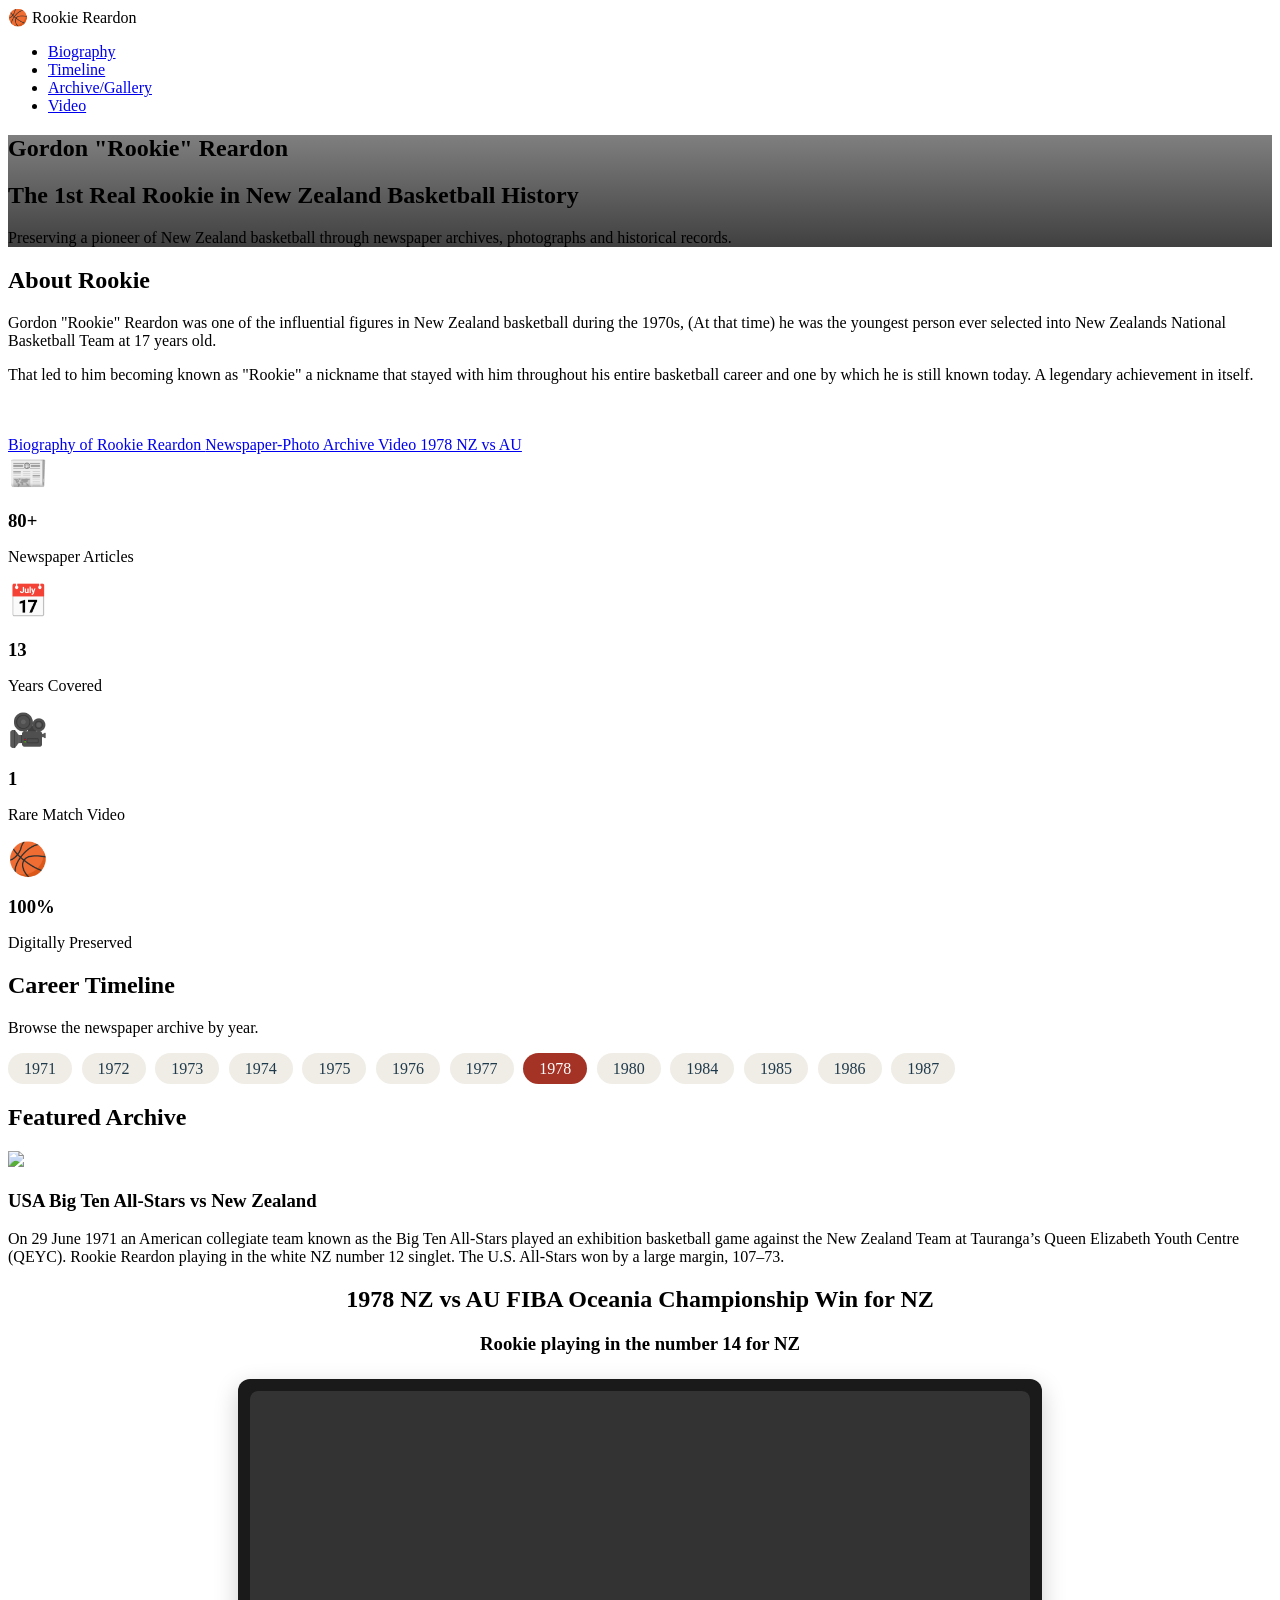
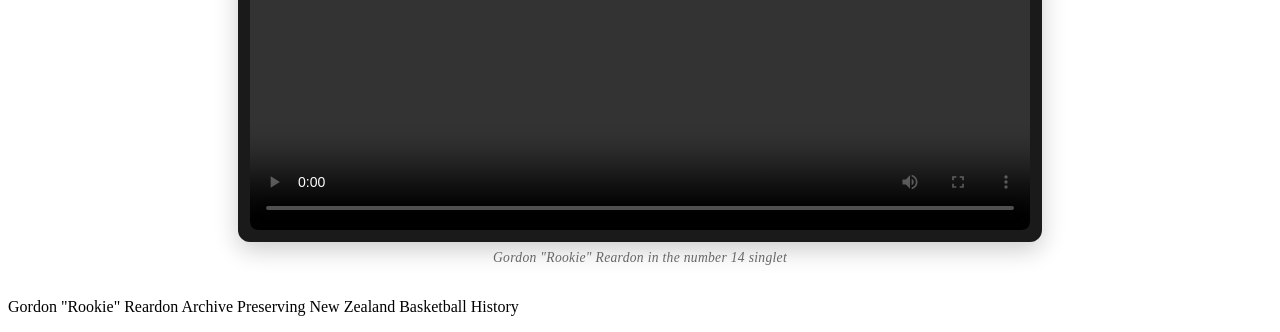
==== index.html @ 40d76288 "Update index.html" ====
<!DOCTYPE html>
<html lang="en">

<head>

    <meta charset="UTF-8">
	
    <meta name="viewport" content="width=device-width, initial-scale=1.0">
	
	<base href="/gordon-rookie-reardon/">
    
	<title>Gordon "Rookie" Reardon | The 1st Rookie in New Zealand Basketball History</title>
	
    <meta name="description"
        content="Digital archive documenting the basketball career of Gordon 'Rookie' Reardon.">

    <link rel="stylesheet" href="assets/css/style.css">

    <link rel="preconnect" href="https://fonts.googleapis.com">

    <link rel="preconnect" href="https://fonts.gstatic.com" crossorigin>

    <link href="https://fonts.googleapis.com/css2?family=Oswald:wght@400;600&family=Inter:wght@300;400;600;700&display=swap"
        rel="stylesheet">

    <style>
        /* ---- Video sizing fix (inline so it works even if style.css is missing) ---- */
        #video {
            padding-bottom: 1rem;
        }

        .video-wrap {
            max-width: 780px;
            margin: 1.5rem auto 0;
            background: #1a1a1a;
            border-radius: 12px;
            padding: 0.75rem;
            box-shadow: 0 8px 24px rgba(0, 0, 0, 0.2);
        }

        .video-wrap video {
            display: block;
            width: 100%;
            height: auto;
            border-radius: 8px;
            background: #0a0a0a;
            aspect-ratio: 16 / 9;
            object-fit: cover;
        }

        .video-caption {
            text-align: center;
            font-size: 0.85rem;
            color: #666;
            margin-top: 0.5rem;
            font-style: italic;
            letter-spacing: 0.3px;
        }

        /* small screen tweaks */
        @media (max-width: 600px) {
            .video-wrap {
                padding: 0.4rem;
                margin-left: 0;
                margin-right: 0;
            }
        }

        /* fix for duplicate stats icons — keep both styles clean */
        .stats .stat .icon {
            font-size: 2rem;
            display: block;
            margin-bottom: 0.25rem;
        }
        .stats .stat h3 {
            margin-bottom: 0.1rem;
        }
        /* ensure archive-card layout doesn't break */
        .archive-card {
            background: #f8f6f1;
            border-radius: 10px;
            overflow: hidden;
            box-shadow: 0 2px 8px rgba(0,0,0,0.06);
        }
        .archive-card img {
            width: 100%;
            display: block;
        }
        .archive-body {
            padding: 1rem;
        }
        .archive-date {
            font-weight: 600;
            color: #a43326;
            margin-bottom: 0.3rem;
        }
        .archive-text {
            margin: 0.5rem 0;
            font-size: 0.95rem;
        }
        .archive-tags span {
            display: inline-block;
            background: #e8e3da;
            padding: 0.1rem 0.7rem;
            border-radius: 20px;
            font-size: 0.75rem;
            margin-right: 0.3rem;
            margin-bottom: 0.3rem;
            color: #2c3e50;
        }
        .archive-button {
            display: inline-block;
            margin-top: 0.6rem;
            background: #1f3a4b;
            color: white;
            padding: 0.3rem 1.2rem;
            border-radius: 30px;
            text-decoration: none;
            font-size: 0.85rem;
            transition: background 0.15s;
        }
        .archive-button:hover {
            background: #a43326;
        }
        .year-grid {
            display: flex;
            flex-wrap: wrap;
            gap: 0.6rem;
            margin: 1rem 0;
        }
        .year-grid a {
            background: #f0ede7;
            padding: 0.4rem 1rem;
            border-radius: 30px;
            text-decoration: none;
            color: #1f3a4b;
            font-weight: 500;
            transition: background 0.15s;
        }
        .year-grid a:hover,
        .year-grid a.active {
            background: #a43326;
            color: white;
        }
    </style>

</head>

<body>

    <!-- Navigation -->

    <header>

        <nav class="navbar">

            <div class="logo">

                🏀 Rookie Reardon

            </div>

            <ul>

                <li><a href="biography.html">Biography</a></li>

                <li><a href="#timeline">Timeline</a></li>

				<li><a href="gallery.html">Archive/Gallery</a></li>

                <li><a href="#video">Video</a></li>

            </ul>

        </nav>

    </header>

    <!-- Hero -->

    <section class="hero" style="background-image: linear-gradient(rgba(0,0,0,0.50), rgba(0,0,0,0.75)), url('assets/images/hero.jpg');">

        <div class="overlay">

            <h1>

                Gordon 
				"Rookie" 
				Reardon

            </h1>

            <h2>

                The 1st Real Rookie in
				New Zealand Basketball History

            </h2>

            <p>

                Preserving a pioneer of New Zealand basketball through
                newspaper archives, photographs and historical records.

            </p>

        </div>

    </section>

    <!-- Biography -->

    <section id="biography" class="content">

        <h2>About Rookie</h2>

        <div class="card">

            <p>

                Gordon "Rookie" Reardon was one of the influential figures
                in New Zealand basketball during the 1970s, (At that time) 
				he was the youngest person ever selected into New Zealands 
				National Basketball Team at 17 years old. 

            </p>

            <p>

                That led to him becoming known as "Rookie" a nickname 
				that stayed with him throughout his entire basketball 
				career and one by which he is still known today. 
				A legendary achievement in itself.  
				 

            </p>

			<br><br>

			<a class="button" href="biography.html">

                Biography of Rookie Reardon

            </a>

			<a class="button" href="#timeline">

                Newspaper-Photo Archive

            </a>

			<a class="button" href="#video">

                Video 1978 NZ vs AU

            </a>

        </div>

    </section>

    <!-- Statistics -->

	<section class="stats">
	    <div class="stat" href="gallery.html">
        	<div class="icon">📰</div>
        	<h3>80+</h3>
        	<p>Newspaper Articles</p>
    	</div>
    
    	<div class="stat" href="#timeline">
        	<div class="icon">📅</div>
        	<h3>13</h3>
        	<p>Years Covered</p>
    	</div>
    
    	<div class="stat" href="#video">
        	<div class="icon">🎥</div>
        	<h3>1</h3>
        	<p>Rare Match Video</p>
    	</div>
    
    	<div class="stat" href="index.html">
        	<div class="icon">🏀</div>
        	<h3>100%</h3>
        	<p>Digitally Preserved</p>
    	</div>
	</section>

    <!-- Timeline -->

    <section id="timeline" class="content">

        <h2>Career Timeline</h2>

        <p>

            Browse the newspaper archive by year.

        </p>

		<div class="year-grid">
  			<a href="timeline.html?year=1971">1971</a>
  			<a href="timeline.html?year=1972">1972</a>
  			<a href="timeline.html?year=1973">1973</a>
  			<a href="timeline.html?year=1974">1974</a>
  			<a href="timeline.html?year=1975">1975</a>
  			<a href="timeline.html?year=1976">1976</a>
  			<a href="timeline.html?year=1977">1977</a>
  			<a href="timeline.html?year=1978" class="active">1978</a>
 			<a href="timeline.html?year=1980">1980</a>
  			<a href="timeline.html?year=1984">1984</a>
  			<a href="timeline.html?year=1985">1985</a>
 			<a href="timeline.html?year=1986">1986</a>
 			<a href="timeline.html?year=1987">1987</a>
		</div>

    </section>

    <!-- Featured Article -->

    <section id="archive" class="content">

        <h2>Featured Archive</h2>

        <div class="feature">

            <img src="assets/images/years/1971/Rookie1971June29.png">

            <div>

                <h3>

                    USA Big Ten All-Stars vs New Zealand

                </h3>

                <p>

                    On 29 June 1971 an American collegiate team known as 
					the Big Ten All-Stars played an exhibition basketball 
					game against the New Zealand Team at Tauranga’s Queen 
					Elizabeth Youth Centre (QEYC). Rookie Reardon playing 
					in the white NZ number 12 singlet. 
					The U.S. All-Stars won by a large margin, 107–73.

                </p>


            </div>

        </div>

    </section>

	    <!-- ====== FEATURED VIDEO (fixed: nicely sized) ====== -->
    <section id="video" class="content">

        <div align="center">
		<h2>1978 NZ vs AU FIBA Oceania Championship Win for NZ</h2>
		<h3>Rookie playing in the number 14 for NZ</h3>
		
		</div>
		<div class="video-wrap">
            <video controls preload="metadata">
                <source src="assets/video/Nz%20Vs%20Australia%20Basketball%201978.mp4" type="video/mp4">
                Your browser does not support the video tag.
            </video>
        </div>
        <div class="video-caption">Gordon "Rookie" Reardon in the number 14 singlet</div>

    </section>

    <!-- Footer -->

    <footer>

		<div class="quote">
		<p>
			Gordon "Rookie" Reardon Archive
			Preserving New Zealand Basketball History
		</p>

    </footer>

</body>

</html>
---- assets/css/style.css ----
/* ==========================================================
   Gordon "ROOKIE" Reardon
   New Zealand Basketball History
   style.css
   FIXED VERSION
========================================================== */

/* ---------- Google Fonts ---------- */
@import url('https://fonts.googleapis.com/css2?family=Inter:wght@300;400;500;600;700&family=Oswald:wght@400;500;600;700&display=swap');

/* ---------- Variables ---------- */
:root {
    --background: #0f1115;
    --background2: #171b22;
    --card: #1f2530;
    --text: #f5f5f5;
    --text2: #b8c1cc;
    --gold: #d4af37;
    --gold2: #f2d46b;
    --accent: #3b82f6;
    --border: #2c3645;
    --shadow: 0 12px 40px rgba(0, 0, 0, 0.45);
    --radius: 16px;
    --max-width: 1400px;
    --transition: 0.30s ease;
}

/* ---------- Reset ---------- */
* {
    margin: 0;
    padding: 0;
    box-sizing: border-box;
}

html {
    scroll-behavior: smooth;
}

body {
    background: var(--background);
    color: var(--text);
    font-family: "Inter", sans-serif;
    line-height: 1.7;
    overflow-x: hidden;
}

/* ---------- Scrollbar ---------- */
::-webkit-scrollbar {
    width: 12px;
}

::-webkit-scrollbar-track {
    background: #111;
}

::-webkit-scrollbar-thumb {
    background: var(--gold);
    border-radius: 50px;
}

::-webkit-scrollbar-thumb:hover {
    background: var(--gold2);
}

/* ---------- Links ---------- */
a {
    color: inherit;
    text-decoration: none;
    transition: var(--transition);
}

/* ---------- Images ---------- */
img {
    max-width: 100%;
    display: block;
}

/* ---------- Sections ---------- */
section {
    padding: 90px 40px;
}

.content {
    max-width: var(--max-width);
    margin: auto;
}

/* ==========================================================
   NAVIGATION
========================================================== */
header {
    position: fixed;
    top: 0;
    width: 100%;
    z-index: 9999;
    background: rgba(15, 17, 21, 0.88);
    backdrop-filter: blur(18px);
    -webkit-backdrop-filter: blur(18px); /* Added for Safari */
    border-bottom: 1px solid rgba(255, 255, 255, 0.05);
}

.navbar {
    max-width: var(--max-width);
    margin: auto;
    display: flex;
    justify-content: space-between;
    align-items: center;
    padding: 18px 40px;
}

.logo {
    font-family: "Oswald", sans-serif;
    font-size: 34px;
    color: var(--gold);
    letter-spacing: 1px;
}

.navbar ul {
    display: flex;
    gap: 35px;
    list-style: none;
}

.navbar li {
    font-weight: 600;
}

.navbar a {
    position: relative;
}

.navbar a::after {
    content: "";
    position: absolute;
    left: 0;
    bottom: -6px;
    width: 0;
    height: 2px;
    background: var(--gold);
    transition: 0.3s;
}

.navbar a:hover::after {
    width: 100%;
}

.navbar a:hover {
    color: var(--gold);
}

/* ==========================================================
   HERO - FIXED & IMPROVED
========================================================== */

.hero {
    min-height: 135vh;
    position: relative;
    display: flex;
    align-items: flex-end; /* Changed from center to push content down */
    justify-content: center;
    background:
        linear-gradient(
            rgba(0, 0, 0, 0.50),
            rgba(0, 0, 0, 0.75)
        ),
        url("assets/images/hero.jpg");
    background-size: cover;
    background-position: center 60%; /* Keeps face visible */
    background-repeat: no-repeat;
    text-align: center;
    padding: 0 40px 80px 40px; /* Bottom padding pushes text down */
}

/* Alternative: If you want to keep the exact viewport height */
.hero-alt {
    height: 100vh;
    position: relative;
    display: flex;
    align-items: flex-end; /* Push content to bottom */
    justify-content: center;
    background:
        linear-gradient(
            rgba(0, 0, 0, 0.50),
            rgba(0, 0, 0, 0.75)
        ),
        url("assets/images/hero.jpg");
    background-size: cover;
    background-position: center 25%;
    background-repeat: no-repeat;
    text-align: center;
    padding: 0 40px 80px 40px;
}

/* Overlay - Positioned at bottom with semi-transparent background */
.overlay {
    max-width: 900px;
    padding: 40px 50px;
    animation: fadeUp 1.2s ease;
    position: relative;
    z-index: 2;
    border-radius: 20px;
    margin-bottom: -110px;
    /* Add a subtle bottom margin to keep it above the viewport bottom */
}

/* Hero Text Sizing */
.hero h1 {
    font-family: "Oswald", sans-serif;
    font-size: 76px;
    line-height: 1;
    color: white;
    text-shadow: 0 6px 18px rgba(0, 0, 0, 0.8);
    margin-bottom: 10px;
}

.hero h2 {
    margin-top: 10px;
    font-size: 30px;
    color: var(--gold);
    font-weight: 600;
    text-shadow: 0 4px 12px rgba(0, 0, 0, 0.6);
}

.hero p {
    margin-top: 20px;
    color: #e0e0e0;
    font-size: 20px;
    line-height: 1.8;
    text-shadow: 0 2px 8px rgba(0, 0, 0, 0.5);
    max-width: 700px;
    margin-left: auto;
    margin-right: auto;
}

/* Button in hero */
.hero .button {
    margin-top: 30px;
    padding: 16px 40px;
    font-size: 1.1rem;
}

/* ==========================================================
   IMG TAG ALTERNATIVE (if using <img> instead of CSS background)
========================================================== */

.hero-image-wrapper {
    position: relative;
    min-height: 100vh;
    display: flex;
    align-items: flex-end;
    justify-content: center;
    overflow: hidden;
}

.hero-image-wrapper img {
    position: absolute;
    top: 0;
    left: 0;
    width: 100%;
    height: 100%;
    object-fit: cover;
    object-position: center 25%;
    z-index: 0;
}

.hero-image-wrapper .overlay {
    position: relative;
    z-index: 1;
    margin-bottom: 60px;
}

/* ==========================================================
   RESPONSIVE HERO FIXES
========================================================== */

/* Tablets and small laptops */
@media (max-width: 1024px) {
    .hero {
        padding: 0 30px 60px 30px;
        background-position: center 30%;
    }
    
    .hero h1 {
        font-size: 58px;
    }
    
    .hero h2 {
        font-size: 26px;
    }
    
    .overlay {
        padding: 30px 40px;
    }
}

/* Mobile devices */
@media (max-width: 768px) {
    .hero {
        padding: 0 20px 50px 20px;
        background-position: center 25%;
        min-height: 90vh;
    }
    
    .hero h1 {
        font-size: 42px;
    }
    
    .hero h2 {
        font-size: 22px;
    }
    
    .hero p {
        font-size: 17px;
        line-height: 1.6;
    }
    
    .overlay {
        padding: 25px 25px;
        border-radius: 16px;
    }
    
    .hero .button {
        padding: 14px 30px;
        font-size: 1rem;
    }
}

/* Small phones */
@media (max-width: 480px) {
    .hero {
        padding: 0 15px 40px 15px;
        background-position: center 20%;
        min-height: 85vh;
    }
    
    .hero h1 {
        font-size: 32px;
    }
    
    .hero h2 {
        font-size: 18px;
        margin-top: 5px;
    }
    
    .hero p {
        font-size: 15px;
        margin-top: 12px;
    }
    
    .overlay {
        padding: 20px 18px;
        border-radius: 14px;
        margin-bottom: 10px;
    }
    
    .hero .button {
        padding: 12px 24px;
        font-size: 0.9rem;
        margin-top: 20px;
    }
}

/* Large screens */
@media (min-width: 1920px) {
    .hero {
        padding: 0 60px 100px 60px;
    }
    
    .hero h1 {
        font-size: 96px;
    }
    
    .hero h2 {
        font-size: 36px;
    }
    
    .hero p {
        font-size: 24px;
    }
}
/* ==========================================================
   BUTTONS
========================================================== */
.button {
    display: inline-block;
    margin-top: 45px;
    padding: 16px 36px;
    border-radius: 999px;
    background: var(--gold);
    color: #111;
    font-weight: 700;
    transition: var(--transition);
    box-shadow: 0 10px 25px rgba(212, 175, 55, 0.25);
}

.button:hover {
    transform: translateY(-4px);
    background: var(--gold2);
    box-shadow: 0 20px 40px rgba(212, 175, 55, 0.45);
}

/* ==========================================================
   TYPOGRAPHY
========================================================== */
h2 {
    font-family: "Oswald", sans-serif;
    font-size: 48px;
    margin-bottom: 25px;
    color: var(--gold);
}

h3 {
    font-family: "Oswald", sans-serif;
    font-size: 32px;
    margin-bottom: 15px;
}

p {
    color: var(--text2);
    margin-bottom: 18px;
}

/* ==========================================================
   CARDS
========================================================== */
.card {
    background: var(--card);
    padding: 40px;
    border-radius: var(--radius);
    border: 1px solid var(--border);
    box-shadow: var(--shadow);
    transition: var(--transition);
}

.card:hover {
    transform: translateY(-6px);
}

/* ==========================================================
   GRID HELPERS
========================================================== */
.grid {
    display: grid;
    gap: 35px;
}

.grid-2 {
    grid-template-columns: repeat(2, 1fr);
}

.grid-3 {
    grid-template-columns: repeat(3, 1fr);
}

.grid-4 {
    grid-template-columns: repeat(4, 1fr);
}

/* ==========================================================
   DIVIDERS
========================================================== */
.divider {
    width: 120px;
    height: 4px;
    background: var(--gold);
    border-radius: 999px;
    margin: 25px auto 45px;
}

/* ==========================================================
   ANIMATIONS
========================================================== */
@keyframes fadeUp {
    from {
        opacity: 0;
        transform: translateY(60px);
    }
    to {
        opacity: 1;
        transform: translateY(0);
    }
}

/* ==========================================================
   RESPONSIVE
========================================================== */
@media (max-width: 1100px) {
    .navbar {
        padding: 18px 24px;
    }

    .hero h1 {
        font-size: 64px;
    }

    .hero h2 {
        font-size: 28px;
    }

    .grid-4 {
        grid-template-columns: repeat(2, 1fr);
    }
}

@media (max-width: 850px) {
    section {
        padding: 70px 24px;
    }

    .navbar {
        flex-direction: column;
        gap: 15px;
    }

    .navbar ul {
        flex-wrap: wrap;
        justify-content: center;
        gap: 20px;
    }

    .hero h1 {
        font-size: 48px;
    }

    .hero p {
        font-size: 18px;
    }

    .grid-2,
    .grid-3,
    .grid-4 {
        grid-template-columns: 1fr;
    }
}

/* ==========================================================
   PART 2A - BIOGRAPHY + STATISTICS
========================================================== */

/* ---------- BIOGRAPHY ---------- */
#biography {
    position: relative;
    background: linear-gradient(
        180deg,
        var(--background),
        var(--background2)
    );
}

#biography::before {
    content: "";
    position: absolute;
    top: 0;
    left: 0;
    width: 100%;
    height: 100%;
    background:
        radial-gradient(circle at top right,
        rgba(212, 175, 55, 0.08),
        transparent 40%);
    pointer-events: none;
}

#biography h2 {
    text-align: center;
}

#biography .card {
    max-width: 950px;
    margin: auto;
    position: relative;
    overflow: hidden;
    padding: 55px;
}

#biography .card::before {
    content: "";
    position: absolute;
    top: 0;
    left: 0;
    width: 8px;
    height: 100%;
    background: var(--gold);
}

#biography p {
    font-size: 1.12rem;
    line-height: 2;
    color: #d5dbe3;
}

#biography p:last-child {
    margin-bottom: 0;
}

/* ---------- QUOTE PANEL ---------- */
.quote {
    margin-top: 45px;
    padding: 35px;
    border-left: 6px solid var(--gold);
    background: rgba(255, 255, 255, 0.03);
    border-radius: 0 var(--radius) var(--radius) 0;
}

.quote p {
    font-size: 1.3rem;
    color: white;
    font-style: italic;
    margin: 0;
}

.quote span {
    display: block;
    margin-top: 18px;
    color: var(--gold);
    font-weight: 600;
    letter-spacing: 1px;
}

/* ---------- STATISTICS ---------- */
.stats {
    max-width: 1400px;
    margin: auto;
    display: grid;
    grid-template-columns: repeat(4, 1fr);
    gap: 30px;
    padding: 90px 40px;
}

.stat {
    position: relative;
    background: linear-gradient(
        160deg,
        #202734,
        #171d28
    );
    border: 1px solid var(--border);
    border-radius: var(--radius);
    text-align: center;
    padding: 45px 25px;
    overflow: hidden;
    transition: 0.35s;
    box-shadow: var(--shadow);
}

/* gold glow */
.stat::before {
    content: "";
    position: absolute;
    width: 220px;
    height: 220px;
    background: radial-gradient(
        rgba(212, 175, 55, 0.25),
        transparent 70%
    );
    top: -120px;
    right: -120px;
    transition: 0.4s;
}

.stat:hover {
    transform: translateY(-10px);
    border-color: var(--gold);
}

.stat:hover::before {
    transform: scale(1.2);
}

.stat h3 {
    font-family: "Oswald", sans-serif;
    font-size: 4rem;
    color: var(--gold);
    margin-bottom: 10px;
    text-shadow: 0 0 18px rgba(212, 175, 55, 0.2);
}

.stat p {
    margin: 0;
    color: #d4d9df;
    font-size: 1rem;
    font-weight: 600;
    letter-spacing: 0.5px;
}

/* ---------- OPTIONAL ICON ---------- */
.stat .icon {
    font-size: 2.5rem;
    margin-bottom: 18px;
    color: var(--gold);
}

/* ---------- HOVER SHINE ---------- */
.stat::after {
    content: "";
    position: absolute;
    top: -140%;
    left: -40%;
    width: 40%;
    height: 350%;
    background: rgba(255, 255, 255, 0.08);
    transform: rotate(25deg);
    transition: 0.7s;
}

.stat:hover::after {
    left: 130%;
}

/* ---------- STATS RESPONSIVE ---------- */
@media (max-width: 1100px) {
    .stats {
        grid-template-columns: repeat(2, 1fr);
    }
}

@media (max-width: 700px) {
    .stats {
        grid-template-columns: 1fr;
        padding: 70px 20px;
    }

    #biography .card {
        padding: 35px;
    }

    #biography p {
        font-size: 1rem;
    }

    .stat h3 {
        font-size: 3rem;
    }
}

/* ==========================================================
   PART 2B - CAREER TIMELINE
========================================================== */

/* ---------- TIMELINE SECTION ---------- */
#timeline {
    position: relative;
    background: linear-gradient(
        180deg,
        var(--background2),
        var(--background)
    );
    overflow: hidden;
}

#timeline::before {
    content: "";
    position: absolute;
    inset: 0;
    background:
        radial-gradient(circle at bottom left,
        rgba(212, 175, 55, 0.05),
        transparent 45%);
    pointer-events: none;
}

#timeline h2 {
    text-align: center;
}

#timeline > p {
    text-align: center;
    max-width: 800px;
    margin: auto auto 60px;
    font-size: 1.1rem;
}

/* ---------- YEAR GRID ---------- */
.year-grid {
    display: grid;
    grid-template-columns: repeat(auto-fit, minmax(150px, 1fr));
    gap: 25px;
    margin-top: 40px;
}

/* ---------- YEAR CARD ---------- */
.year-grid a {
    position: relative;
    display: flex;
    justify-content: center;
    align-items: center;
    height: 150px;
    border-radius: 18px;
    overflow: hidden;
    background:
        linear-gradient(
            145deg,
            #242d3b,
            #171d26
        );
    border: 1px solid var(--border);
    color: white;
    font-family: "Oswald", sans-serif;
    font-size: 2rem;
    letter-spacing: 1px;
    transition: 0.35s;
    box-shadow: var(--shadow);
}

/* gold stripe */
.year-grid a::before {
    content: "";
    position: absolute;
    top: 0;
    left: 0;
    width: 100%;
    height: 5px;
    background: var(--gold);
    transform: scaleX(0);
    transform-origin: left;
    transition: 0.35s;
}

/* basketball watermark */
.year-grid a::after {
    content: "🏀";
    position: absolute;
    right: 15px;
    bottom: 10px;
    font-size: 3rem;
    opacity: 0.07;
    transition: 0.35s;
}

.year-grid a:hover {
    transform: translateY(-8px);
    border-color: var(--gold);
    background:
        linear-gradient(
            145deg,
            #2d394b,
            #1d2532
        );
}

.year-grid a:hover::before {
    transform: scaleX(1);
}

.year-grid a:hover::after {
    transform: rotate(15deg) scale(1.15);
    opacity: 0.18;
}

/* ---------- ACTIVE YEAR ---------- */
.year-grid a.active {
    background:
        linear-gradient(
            145deg,
            #4b3d12,
            #2e2408
        );
    border-color: var(--gold);
}

.year-grid a.active::before {
    transform: scaleX(1);
}

/* ---------- TIMELINE LINE ---------- */
.timeline {
    position: relative;
    margin: 100px auto 0;
    max-width: 1100px;
}

.timeline::before {
    content: "";
    position: absolute;
    left: 50%;
    top: 0;
    width: 4px;
    height: 100%;
    background: linear-gradient(
        transparent,
        var(--gold),
        transparent
    );
    transform: translateX(-50%);
}

/* ---------- TIMELINE ITEM ---------- */
.timeline-item {
    position: relative;
    width: 50%;
    padding: 35px;
}

.timeline-item:nth-child(odd) {
    left: 0;
    text-align: right;
}

.timeline-item:nth-child(even) {
    left: 50%;
}

.timeline-item::before {
    content: "";
    position: absolute;
    top: 45px;
    width: 18px;
    height: 18px;
    background: var(--gold);
    border-radius: 50%;
    box-shadow: 0 0 18px rgba(212, 175, 55, 0.6);
}

.timeline-item:nth-child(odd)::before {
    right: -10px;
}

.timeline-item:nth-child(even)::before {
    left: -10px;
}

/* ---------- TIMELINE CARD ---------- */
.timeline-card {
    background: var(--card);
    border: 1px solid var(--border);
    border-radius: 16px;
    padding: 30px;
    transition: 0.35s;
    box-shadow: var(--shadow);
    position: relative; /* Added for ::after positioning */
}

.timeline-card:hover {
    transform: translateY(-6px);
    border-color: var(--gold);
}

.timeline-card h3 {
    color: var(--gold);
    margin-bottom: 12px;
}

.timeline-card p {
    margin-bottom: 0;
}

/* ---------- ARTICLE COUNT ---------- */
.article-count {
    display: inline-flex;
    align-items: center;
    gap: 8px;
    margin-top: 18px;
    padding: 8px 16px;
    border-radius: 999px;
    background: rgba(212, 175, 55, 0.12);
    color: var(--gold);
    font-size: 0.9rem;
    font-weight: 600;
}

/* ---------- YEAR BADGE ---------- */
.year-badge {
    display: inline-block;
    margin-bottom: 18px;
    padding: 8px 18px;
    border-radius: 999px;
    background: var(--gold);
    color: #111;
    font-weight: 700;
    font-size: 0.9rem;
}

/* ---------- HOVER GLOW ---------- */
.timeline-card::after {
    content: "";
    position: absolute;
    inset: 0;
    border-radius: 16px;
    opacity: 0;
    box-shadow: 0 0 50px rgba(212, 175, 55, 0.15);
    transition: 0.35s;
    pointer-events: none;
}

.timeline-card:hover::after {
    opacity: 1;
}

/* ---------- TIMELINE RESPONSIVE ---------- */
@media (max-width: 900px) {
    .timeline::before {
        left: 20px;
    }

    .timeline-item {
        width: 100%;
        left: 0 !important;
        padding-left: 60px;
        padding-right: 0;
        text-align: left !important;
    }

    .timeline-item::before {
        left: 11px !important;
    }
}

@media (max-width: 650px) {
    .year-grid {
        grid-template-columns: repeat(2, 1fr);
    }

    .year-grid a {
        height: 120px;
        font-size: 1.5rem;
    }
}

@media (max-width: 450px) {
    .year-grid {
        grid-template-columns: 1fr;
    }
}

/* ==========================================================
   PART 2C - FEATURED ARTICLE + ARCHIVE
========================================================== */

/* ---------- FEATURE ARTICLE ---------- */
.feature {
    display: grid;
    grid-template-columns: 1.2fr 1fr;
    gap: 50px;
    align-items: center;
    margin-top: 60px;
}

.feature img {
    width: 100%;
    border-radius: 18px;
    border: 2px solid var(--border);
    transition: 0.35s;
    box-shadow: var(--shadow);
}

.feature:hover img {
    transform: scale(1.02);
    border-color: var(--gold);
}

.feature h3 {
    color: var(--gold);
    margin-bottom: 20px;
}

.feature p {
    font-size: 1.1rem;
    line-height: 1.8;
}

/* ---------- ARCHIVE GRID ---------- */
.archive-grid {
    margin-top: 70px;
    display: grid;
    grid-template-columns: repeat(auto-fill, minmax(320px, 1fr));
    gap: 35px;
}

/* ---------- ARCHIVE CARD ---------- */
.archive-card {
    background: var(--card);
    border-radius: 18px;
    overflow: hidden;
    border: 1px solid var(--border);
    transition: 0.35s;
    box-shadow: var(--shadow);
    display: flex;
    flex-direction: column;
}

.archive-card:hover {
    transform: translateY(-10px);
    border-color: var(--gold);
}

/* image */
.archive-card img {
    width: 100%;
    height: 250px;
    object-fit: cover;
    transition: 0.4s;
}

.archive-card:hover img {
    transform: scale(1.05);
}

/* body */
.archive-body {
    padding: 25px;
    display: flex;
    flex-direction: column;
    flex: 1;
}

.archive-date {
    color: var(--gold);
    font-size: 0.9rem;
    font-weight: 700;
    letter-spacing: 1px;
    margin-bottom: 10px;
}

.archive-title {
    font-family: "Oswald", sans-serif;
    font-size: 1.6rem;
    color: white;
    margin-bottom: 15px;
}

.archive-text {
    color: var(--text2);
    line-height: 1.7;
    flex: 1;
}

/* tags */
.archive-tags {
    display: flex;
    flex-wrap: wrap;
    gap: 10px;
    margin-top: 25px;
}

.archive-tags span {
    background: rgba(212, 175, 55, 0.12);
    color: var(--gold);
    padding: 7px 15px;
    border-radius: 999px;
    font-size: 0.8rem;
    font-weight: 600;
}

/* read more */
.archive-button {
    margin-top: 30px;
    display: inline-block;
    text-align: center;
    padding: 12px 20px;
    border-radius: 999px;
    background: var(--gold);
    color: #111;
    font-weight: 700;
    transition: 0.3s;
}

.archive-button:hover {
    background: var(--gold2);
}

/* ---------- FEATURE + ARCHIVE RESPONSIVE ---------- */
@media (max-width: 1000px) {
    .feature {
        grid-template-columns: 1fr;
    }
}

@media (max-width: 650px) {
    .archive-grid {
        grid-template-columns: 1fr;
    }
}
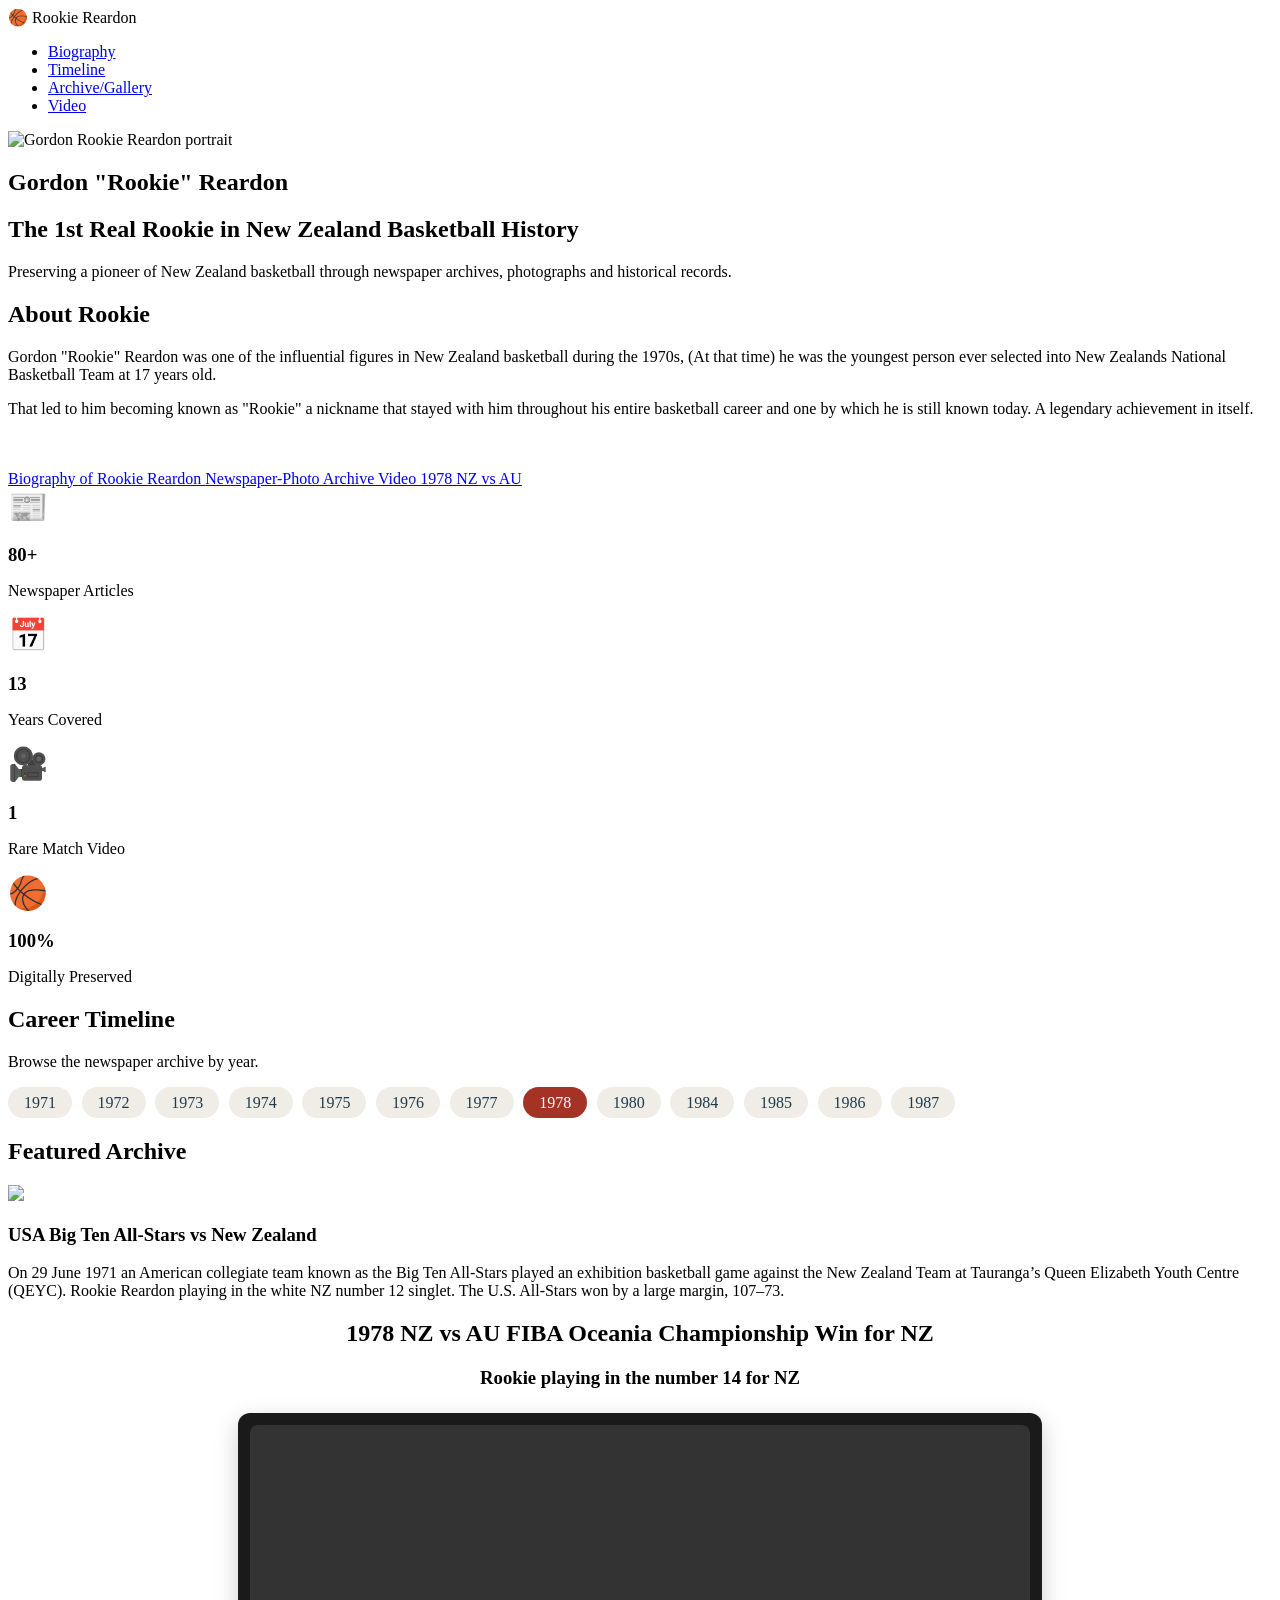
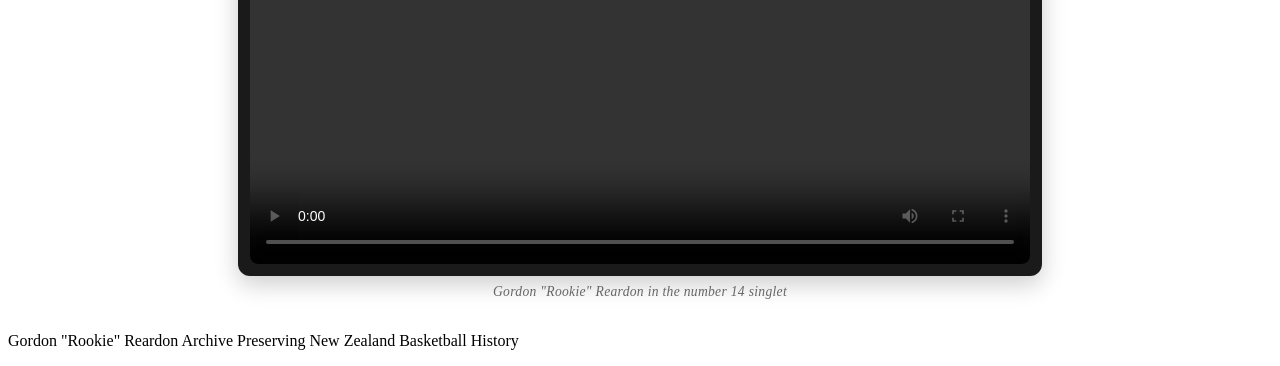
==== commit db211cca: "Update index.html" ====
--- a/index.html
+++ b/index.html
@@ -178,8 +178,10 @@
 
     <!-- Hero -->
 
-    <section class="hero" style="background-image: linear-gradient(rgba(0,0,0,0.50), rgba(0,0,0,0.75)), url('assets/images/hero.jpg');">
-
+    <section class="hero">
+    	<div class="hero-image-wrapper">
+       	<img src="assets/images/hero.jpg" alt="Gordon Rookie Reardon portrait" loading="eager">
+		<br>
         <div class="overlay">
 
             <h1>
@@ -243,7 +245,7 @@
 
             </a>
 
-			<a class="button" href="#timeline">
+			<a class="button" href="gallery.html">
 
                 Newspaper-Photo Archive
 
--- a/assets/css/style.css
+++ b/assets/css/style.css
@@ -296,67 +296,59 @@
 /* Mobile devices */
 @media (max-width: 768px) {
     .hero {
-        padding: 0 20px 50px 20px;
-        background-position: center 25%;
+        background-position: center 5%; /* Move image up so face is more visible */
         min-height: 90vh;
+        padding: 0 16px 30px 16px;
+    }
+    
+    .overlay {
+        padding: 16px 18px;
+        background: rgba(0, 0, 0, 0.65); /* Semi-transparent background */
+        backdrop-filter: blur(4px);
+        -webkit-backdrop-filter: blur(4px);
+        border-radius: 12px;
+        max-width: 100%;
+        margin-bottom: 10px;
     }
     
     .hero h1 {
-        font-size: 42px;
+        font-size: 30px;
     }
     
     .hero h2 {
-        font-size: 22px;
+        font-size: 18px;
     }
     
     .hero p {
-        font-size: 17px;
-        line-height: 1.6;
-    }
-    
-    .overlay {
-        padding: 25px 25px;
-        border-radius: 16px;
-    }
-    
-    .hero .button {
-        padding: 14px 30px;
-        font-size: 1rem;
-    }
-}
-
-/* Small phones */
+        font-size: 14px;
+        margin-top: 8px;
+    }
+}
+
 @media (max-width: 480px) {
     .hero {
-        padding: 0 15px 40px 15px;
-        background-position: center 20%;
+        background-position: center 0%; /* Show more of the top/face */
         min-height: 85vh;
+        padding: 0 12px 20px 12px;
+    }
+    
+    .overlay {
+        padding: 12px 14px;
+        background: rgba(0, 0, 0, 0.7);
+        backdrop-filter: blur(6px);
+        -webkit-backdrop-filter: blur(6px);
     }
     
     .hero h1 {
-        font-size: 32px;
+        font-size: 24px;
     }
     
     .hero h2 {
-        font-size: 18px;
-        margin-top: 5px;
+        font-size: 15px;
     }
     
     .hero p {
-        font-size: 15px;
-        margin-top: 12px;
-    }
-    
-    .overlay {
-        padding: 20px 18px;
-        border-radius: 14px;
-        margin-bottom: 10px;
-    }
-    
-    .hero .button {
-        padding: 12px 24px;
-        font-size: 0.9rem;
-        margin-top: 20px;
+        font-size: 13px;
     }
 }
 
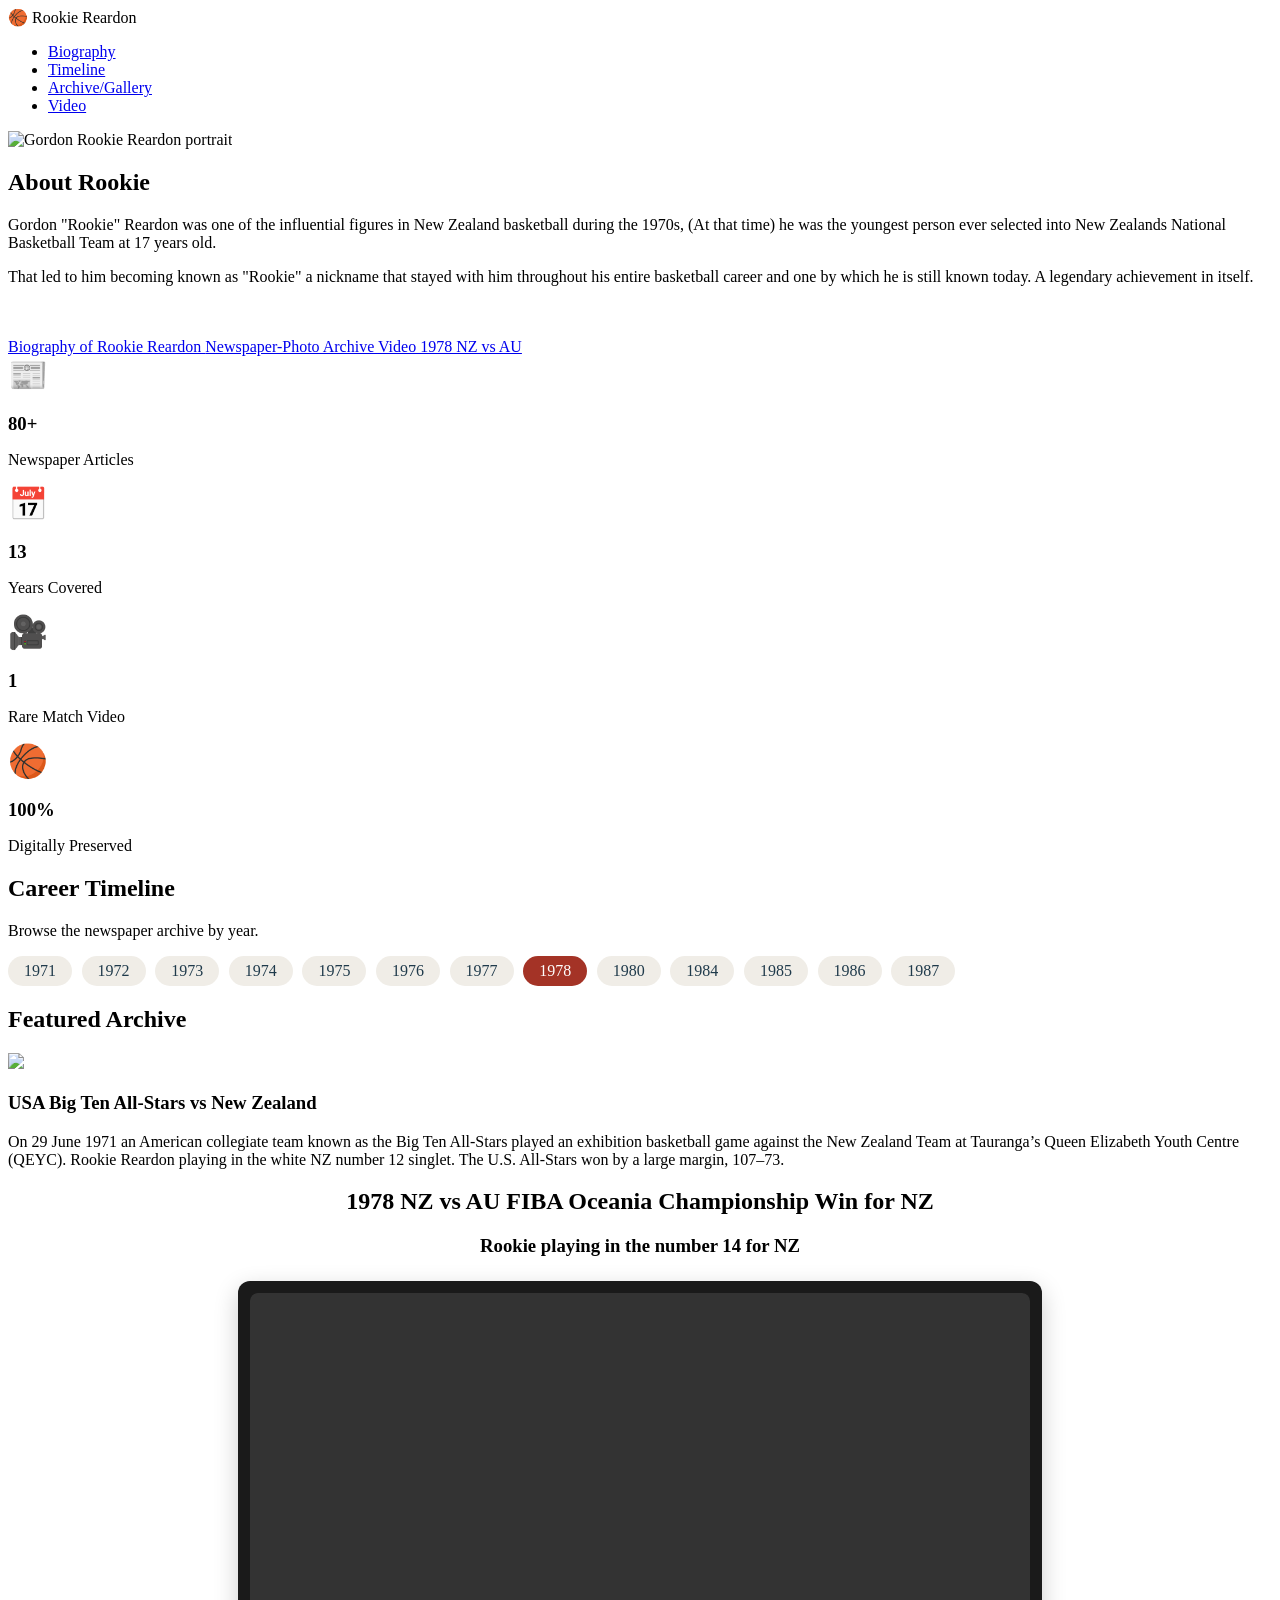
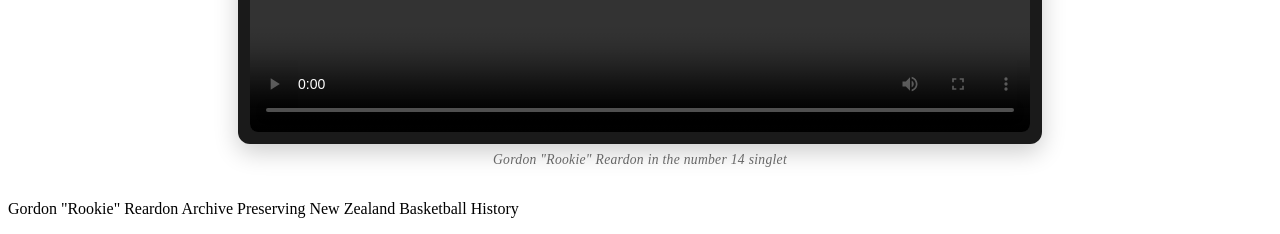
==== commit 0160e1c7: "Update index.html" ====
--- a/index.html
+++ b/index.html
@@ -181,35 +181,9 @@
     <section class="hero">
     	<div class="hero-image-wrapper">
        	<img src="assets/images/hero.jpg" alt="Gordon Rookie Reardon portrait" loading="eager">
-		<br>
-        <div class="overlay">
-
-            <h1>
-
-                Gordon 
-				"Rookie" 
-				Reardon
-
-            </h1>
-
-            <h2>
-
-                The 1st Real Rookie in
-				New Zealand Basketball History
-
-            </h2>
-
-            <p>
-
-                Preserving a pioneer of New Zealand basketball through
-                newspaper archives, photographs and historical records.
-
-            </p>
-
-        </div>
-
-    </section>
-
+
+	</section>
+	
     <!-- Biography -->
 
     <section id="biography" class="content">
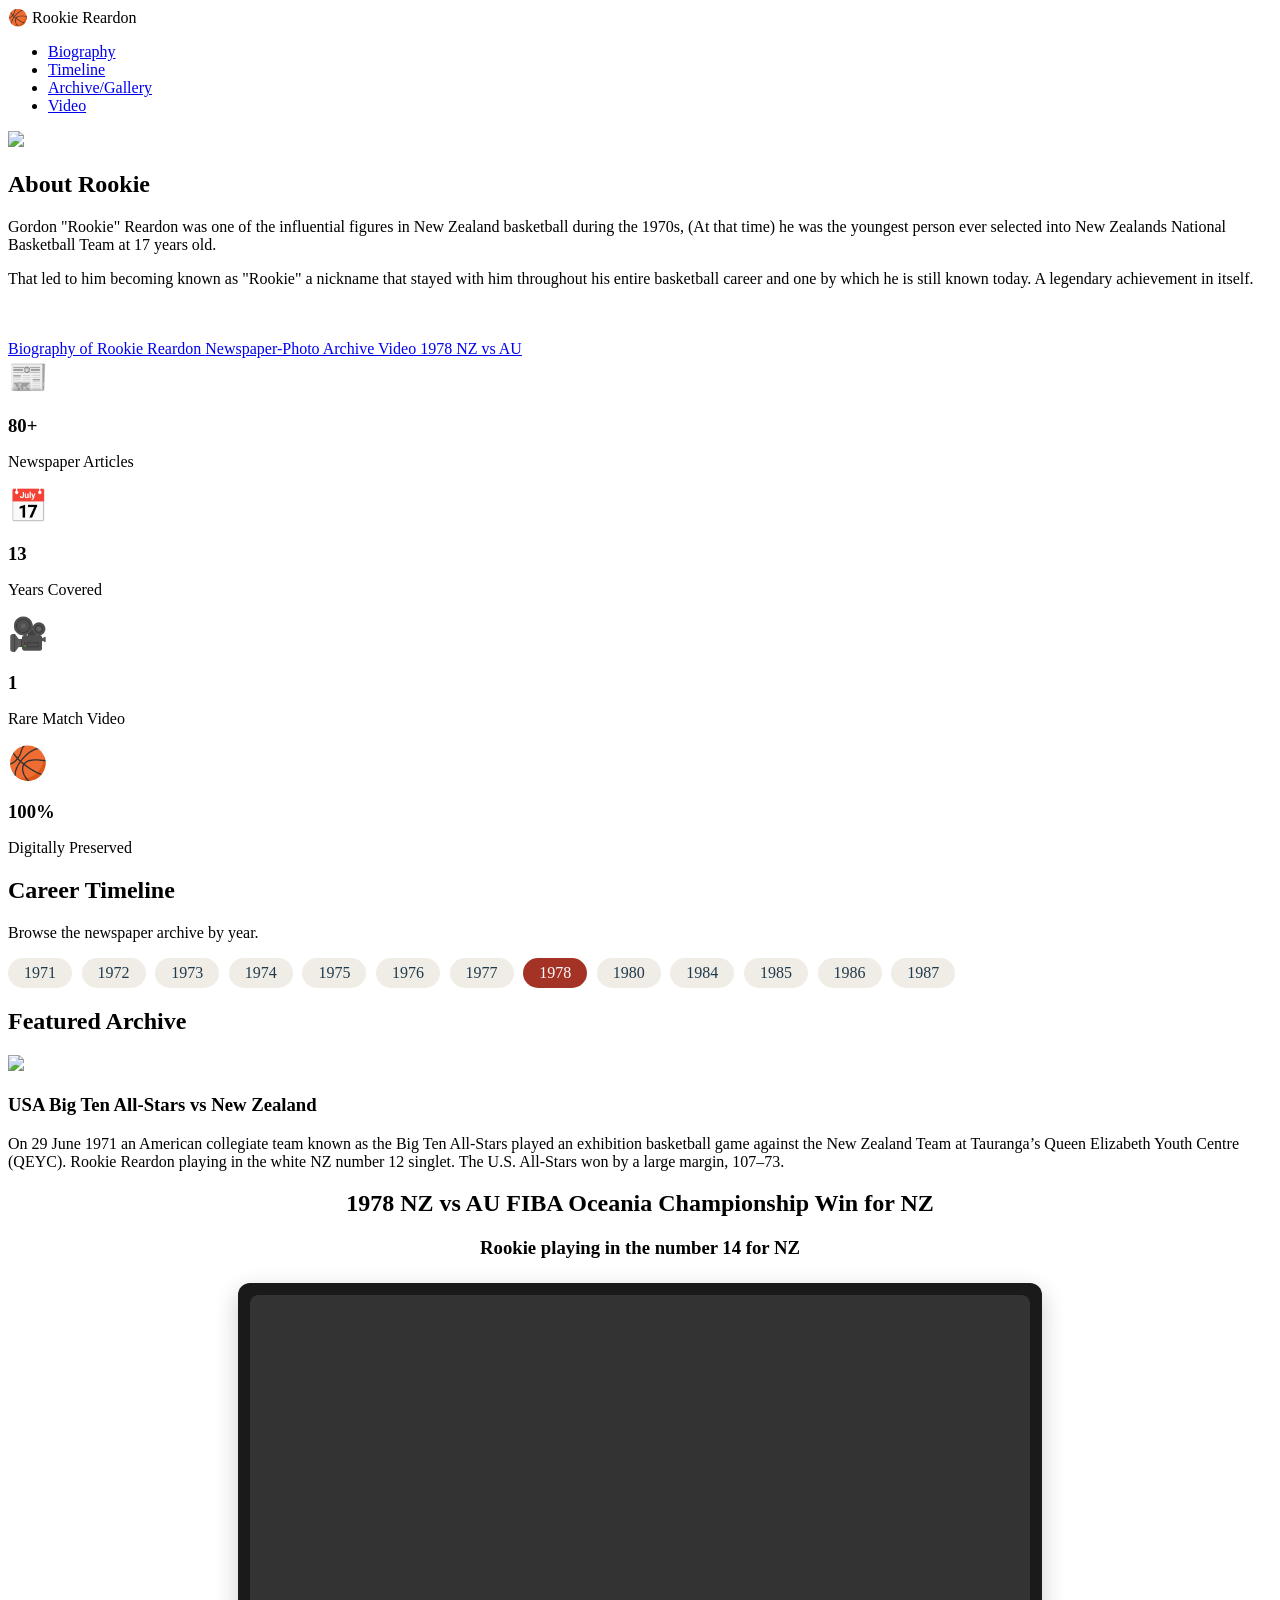
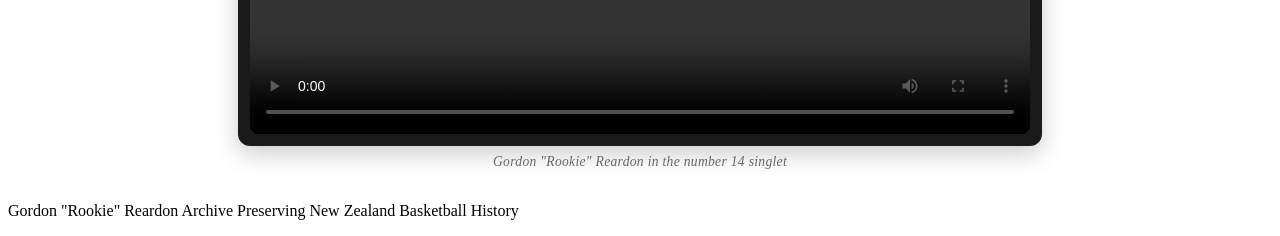
==== commit 6daf7b55: "Update index.html" ====
--- a/index.html
+++ b/index.html
@@ -179,8 +179,8 @@
     <!-- Hero -->
 
     <section class="hero">
-    	<div class="hero-image-wrapper">
-       	<img src="assets/images/hero.jpg" alt="Gordon Rookie Reardon portrait" loading="eager">
+
+       	<img src="assets/images/hero.jpg">
 
 	</section>
 	
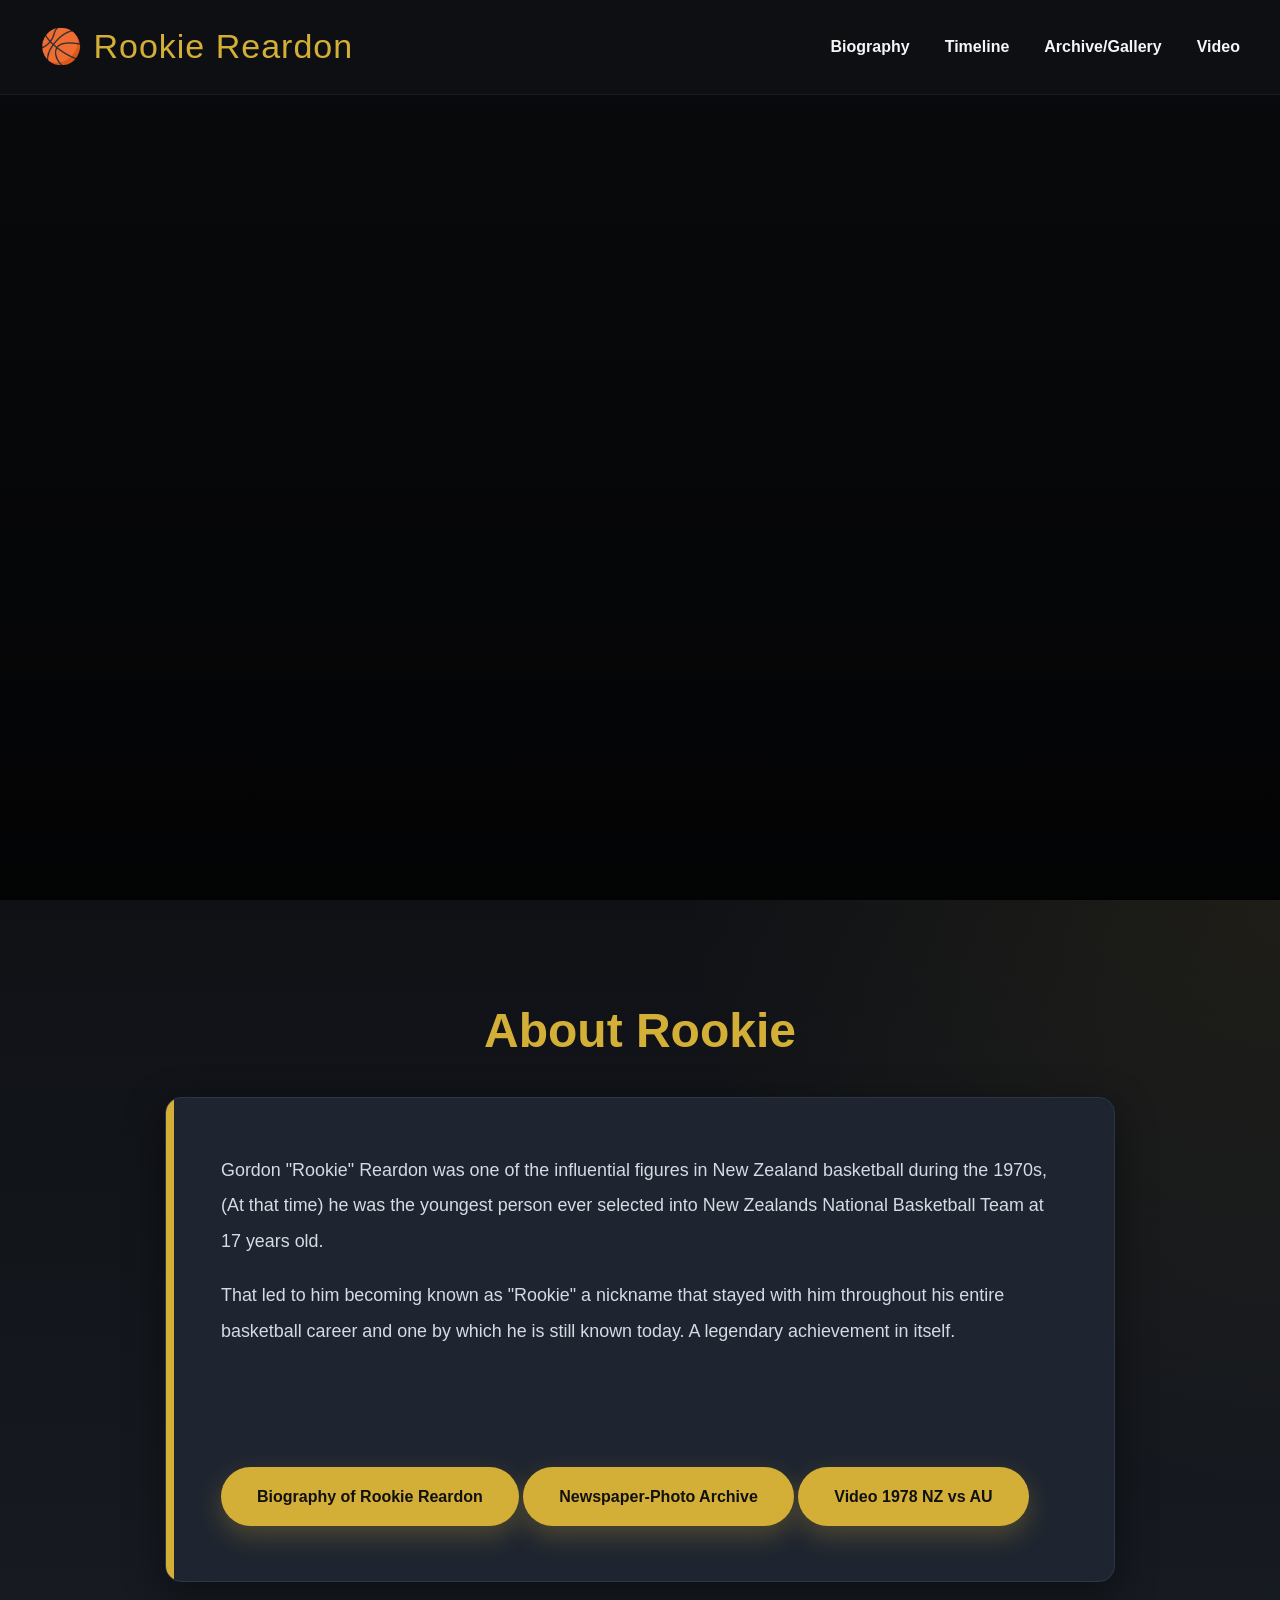
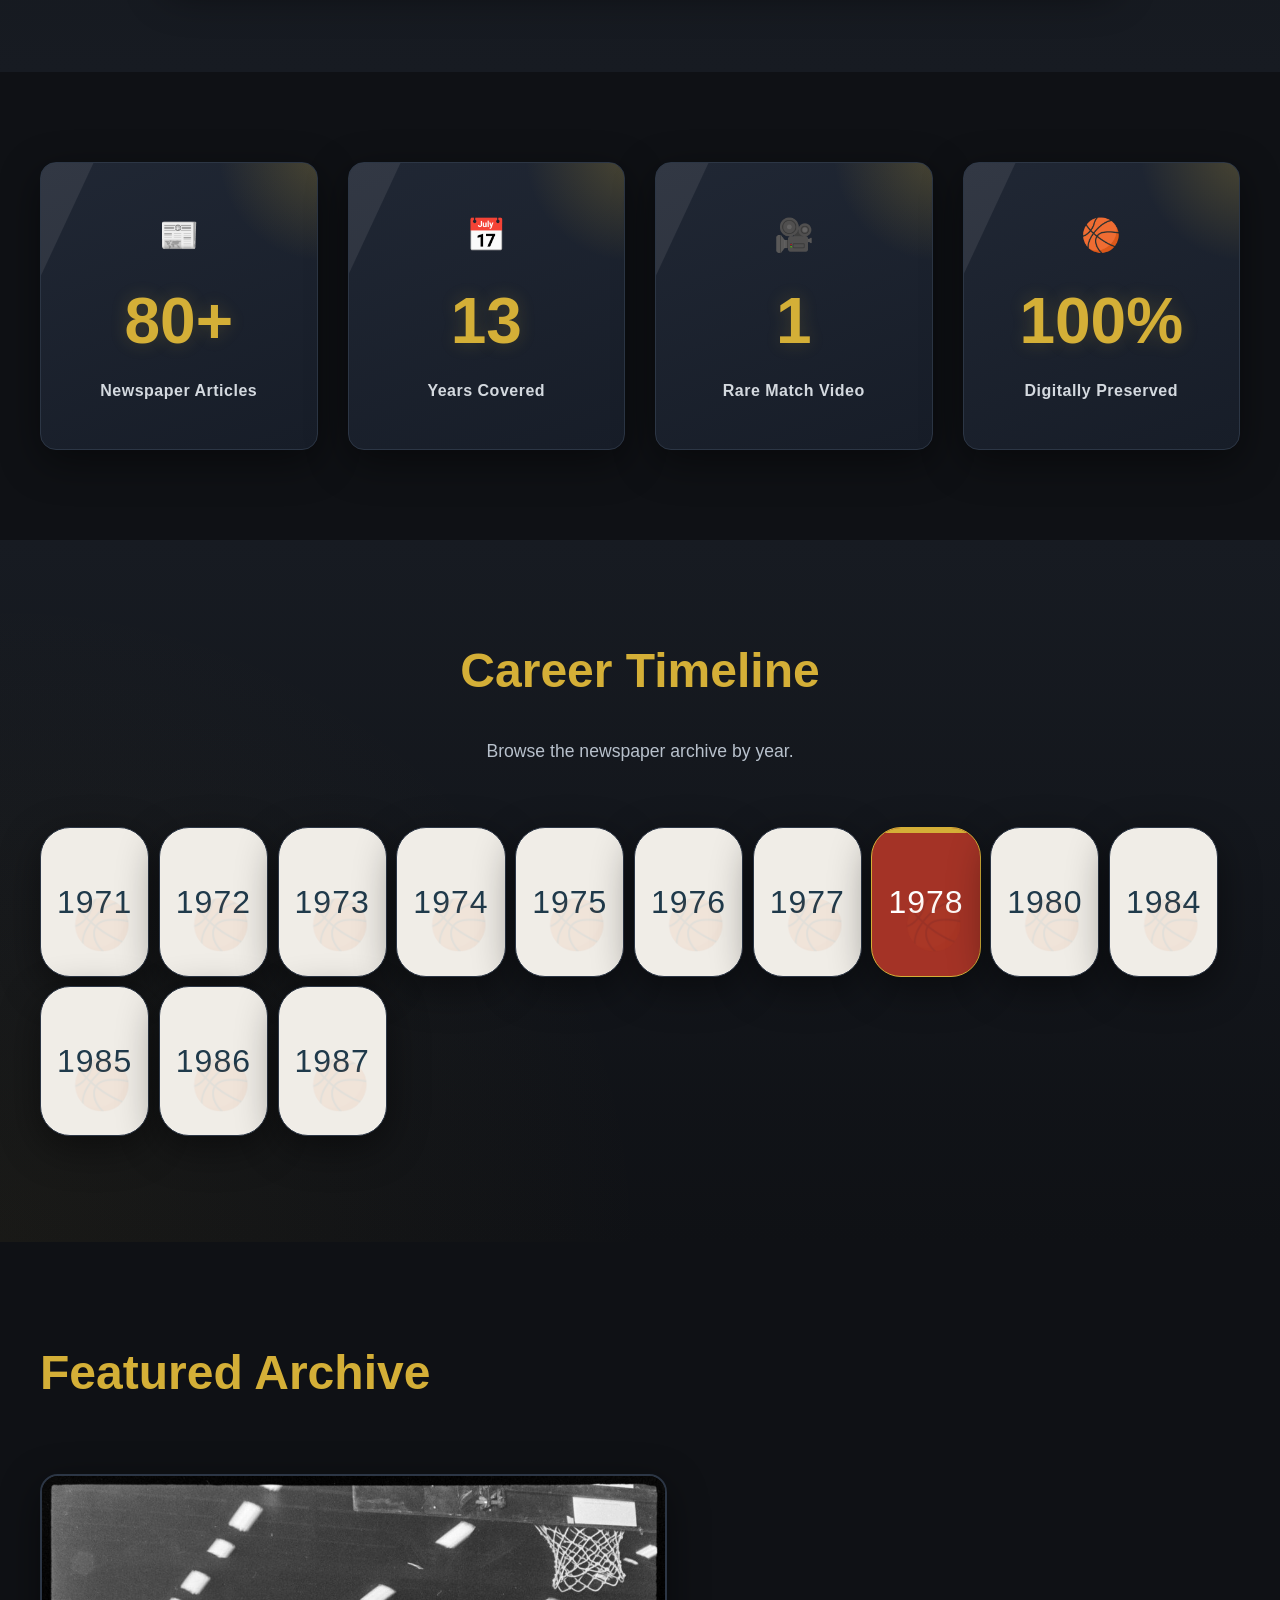
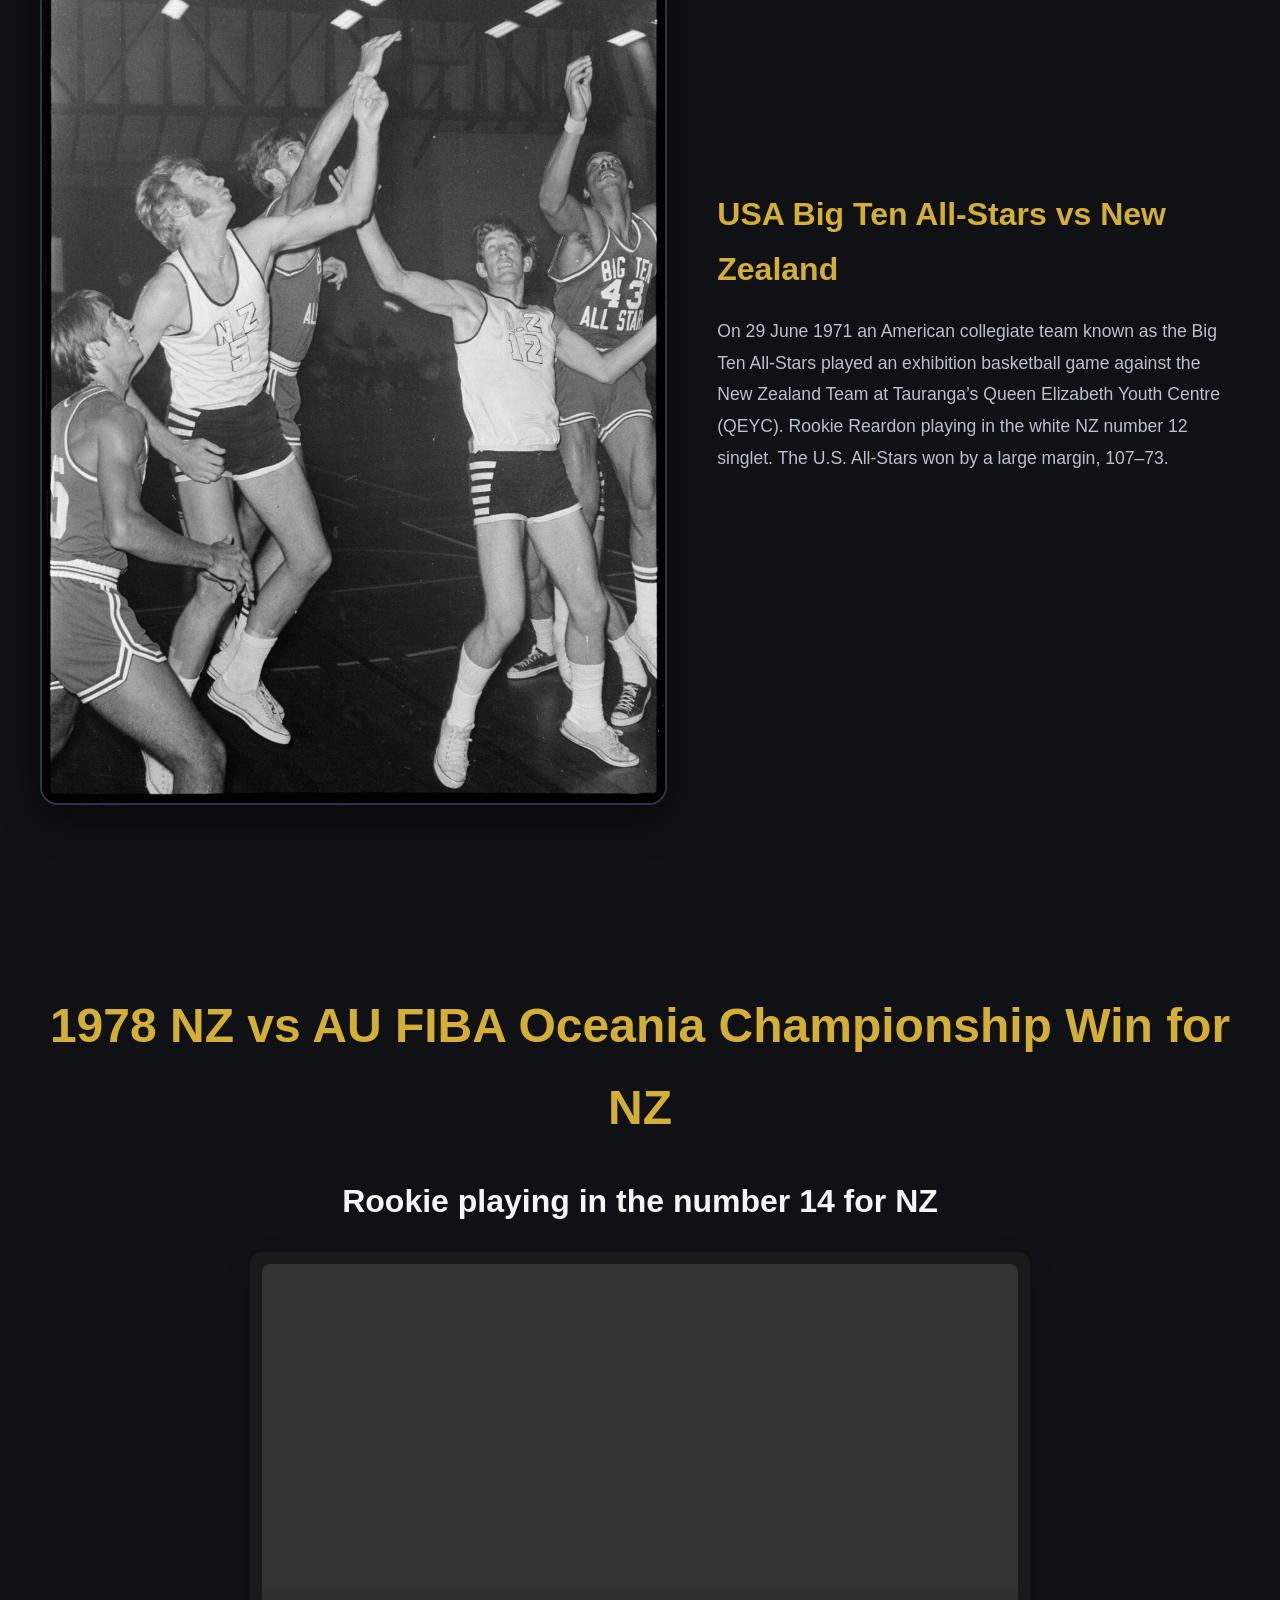
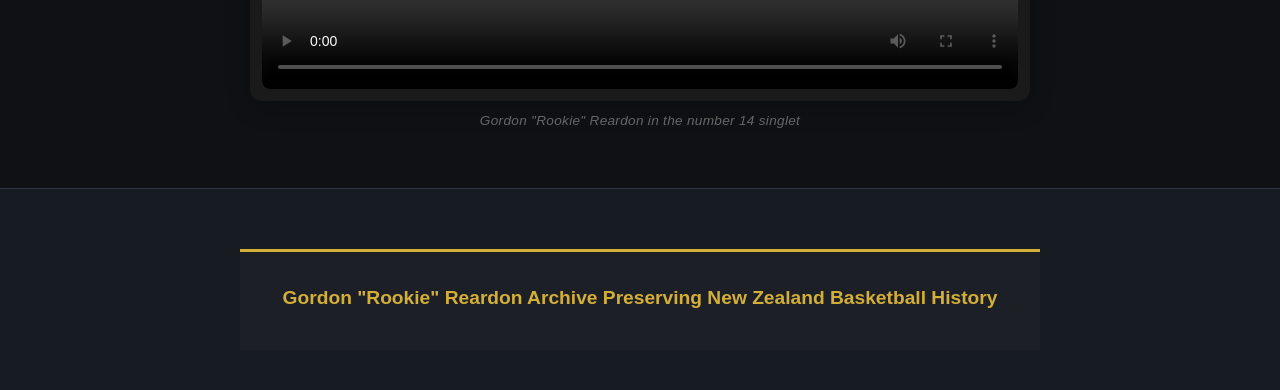
==== commit 1fc792ec: "Update index.html" ====
--- a/index.html
+++ b/index.html
@@ -6,8 +6,6 @@
     <meta charset="UTF-8">
 	
     <meta name="viewport" content="width=device-width, initial-scale=1.0">
-	
-	<base href="/gordon-rookie-reardon/">
     
 	<title>Gordon "Rookie" Reardon | The 1st Rookie in New Zealand Basketball History</title>
 	
@@ -179,8 +177,6 @@
     <!-- Hero -->
 
     <section class="hero">
-
-       	<img src="assets/images/hero.jpg">
 
 	</section>
 	
--- a/assets/css/style.css
+++ b/assets/css/style.css
@@ -153,42 +153,22 @@
 ========================================================== */
 
 .hero {
-    min-height: 135vh;
-    position: relative;
-    display: flex;
-    align-items: flex-end; /* Changed from center to push content down */
-    justify-content: center;
-    background:
-        linear-gradient(
-            rgba(0, 0, 0, 0.50),
-            rgba(0, 0, 0, 0.75)
-        ),
-        url("assets/images/hero.jpg");
-    background-size: cover;
-    background-position: center 60%; /* Keeps face visible */
-    background-repeat: no-repeat;
-    text-align: center;
-    padding: 0 40px 80px 40px; /* Bottom padding pushes text down */
-}
-
-/* Alternative: If you want to keep the exact viewport height */
-.hero-alt {
-    height: 100vh;
+    min-height: 100vh;
     position: relative;
     display: flex;
     align-items: flex-end; /* Push content to bottom */
     justify-content: center;
     background:
         linear-gradient(
-            rgba(0, 0, 0, 0.50),
-            rgba(0, 0, 0, 0.75)
+            rgba(0, 0, 0, 0.40),
+            rgba(0, 0, 0, 0.80)
         ),
         url("assets/images/hero.jpg");
     background-size: cover;
-    background-position: center 25%;
+    background-position: center 30%; /* Shows face clearly */
     background-repeat: no-repeat;
     text-align: center;
-    padding: 0 40px 80px 40px;
+    padding: 80px 40px 60px 40px; /* Top padding for header */
 }
 
 /* Overlay - Positioned at bottom with semi-transparent background */
@@ -199,8 +179,11 @@
     position: relative;
     z-index: 2;
     border-radius: 20px;
-    margin-bottom: -110px;
-    /* Add a subtle bottom margin to keep it above the viewport bottom */
+    background: rgba(0, 0, 0, 0.55);
+    backdrop-filter: blur(8px);
+    -webkit-backdrop-filter: blur(8px);
+    border: 1px solid rgba(255, 255, 255, 0.08);
+    margin-bottom: 20px;
 }
 
 /* Hero Text Sizing */
@@ -240,44 +223,14 @@
 }
 
 /* ==========================================================
-   IMG TAG ALTERNATIVE (if using <img> instead of CSS background)
-========================================================== */
-
-.hero-image-wrapper {
-    position: relative;
-    min-height: 100vh;
-    display: flex;
-    align-items: flex-end;
-    justify-content: center;
-    overflow: hidden;
-}
-
-.hero-image-wrapper img {
-    position: absolute;
-    top: 0;
-    left: 0;
-    width: 100%;
-    height: 100%;
-    object-fit: cover;
-    object-position: center 25%;
-    z-index: 0;
-}
-
-.hero-image-wrapper .overlay {
-    position: relative;
-    z-index: 1;
-    margin-bottom: 60px;
-}
-
-/* ==========================================================
    RESPONSIVE HERO FIXES
 ========================================================== */
 
 /* Tablets and small laptops */
 @media (max-width: 1024px) {
     .hero {
-        padding: 0 30px 60px 30px;
-        background-position: center 30%;
+        padding: 75px 30px 50px 30px;
+        background-position: center 25%;
     }
     
     .hero h1 {
@@ -296,66 +249,84 @@
 /* Mobile devices */
 @media (max-width: 768px) {
     .hero {
-        background-position: center 5%; /* Move image up so face is more visible */
+        padding: 70px 20px 40px 20px;
+        background-position: center 20%;
         min-height: 90vh;
-        padding: 0 16px 30px 16px;
+        align-items: flex-end;
     }
     
     .overlay {
-        padding: 16px 18px;
-        background: rgba(0, 0, 0, 0.65); /* Semi-transparent background */
-        backdrop-filter: blur(4px);
-        -webkit-backdrop-filter: blur(4px);
-        border-radius: 12px;
+        padding: 20px 20px;
+        background: rgba(0, 0, 0, 0.70);
+        backdrop-filter: blur(6px);
+        -webkit-backdrop-filter: blur(6px);
+        border-radius: 14px;
         max-width: 100%;
         margin-bottom: 10px;
     }
     
     .hero h1 {
-        font-size: 30px;
+        font-size: 34px;
     }
     
     .hero h2 {
-        font-size: 18px;
+        font-size: 20px;
+        margin-top: 5px;
+    }
+    
+    .hero p {
+        font-size: 15px;
+        margin-top: 10px;
+        line-height: 1.6;
+    }
+    
+    .hero .button {
+        padding: 12px 28px;
+        font-size: 0.95rem;
+        margin-top: 18px;
+    }
+}
+
+/* Small phones */
+@media (max-width: 480px) {
+    .hero {
+        padding: 60px 15px 30px 15px;
+        background-position: center 15%;
+        min-height: 85vh;
+    }
+    
+    .overlay {
+        padding: 16px 16px;
+        background: rgba(0, 0, 0, 0.75);
+        backdrop-filter: blur(8px);
+        -webkit-backdrop-filter: blur(8px);
+        border-radius: 12px;
+    }
+    
+    .hero h1 {
+        font-size: 28px;
+    }
+    
+    .hero h2 {
+        font-size: 17px;
     }
     
     .hero p {
         font-size: 14px;
         margin-top: 8px;
     }
-}
-
-@media (max-width: 480px) {
-    .hero {
-        background-position: center 0%; /* Show more of the top/face */
-        min-height: 85vh;
-        padding: 0 12px 20px 12px;
-    }
-    
-    .overlay {
-        padding: 12px 14px;
-        background: rgba(0, 0, 0, 0.7);
-        backdrop-filter: blur(6px);
-        -webkit-backdrop-filter: blur(6px);
-    }
-    
-    .hero h1 {
-        font-size: 24px;
-    }
-    
-    .hero h2 {
-        font-size: 15px;
-    }
-    
-    .hero p {
-        font-size: 13px;
+    
+    .hero .button {
+        padding: 10px 20px;
+        font-size: 0.85rem;
+        margin-top: 14px;
     }
 }
 
 /* Large screens */
 @media (min-width: 1920px) {
     .hero {
-        padding: 0 60px 100px 60px;
+        padding: 90px 60px 80px 60px;
     }
     
     .hero h1 {
@@ -370,6 +341,7 @@
         font-size: 24px;
     }
 }
+
 /* ==========================================================
    BUTTONS
 ========================================================== */
@@ -1162,3 +1134,44 @@
         grid-template-columns: 1fr;
     }
 }
+
+/* ==========================================================
+   FOOTER
+========================================================== */
+footer {
+    background: var(--background2);
+    padding: 60px 40px 40px;
+    text-align: center;
+    border-top: 1px solid var(--border);
+    margin-top: 40px;
+}
+
+footer .quote {
+    margin: 0 auto;
+    max-width: 800px;
+    border-left: none;
+    border-top: 3px solid var(--gold);
+    border-radius: 0;
+    padding: 30px 20px;
+    background: rgba(255, 255, 255, 0.02);
+}
+
+footer .quote p {
+    font-size: 1.1rem;
+    color: var(--text2);
+    font-style: normal;
+    margin: 0;
+}
+
+footer .quote p:first-child {
+    font-weight: 600;
+    color: var(--gold);
+    font-size: 1.2rem;
+    margin-bottom: 5px;
+}
+
+@media (max-width: 768px) {
+    footer {
+        padding: 40px 20px 30px;
+    }
+}
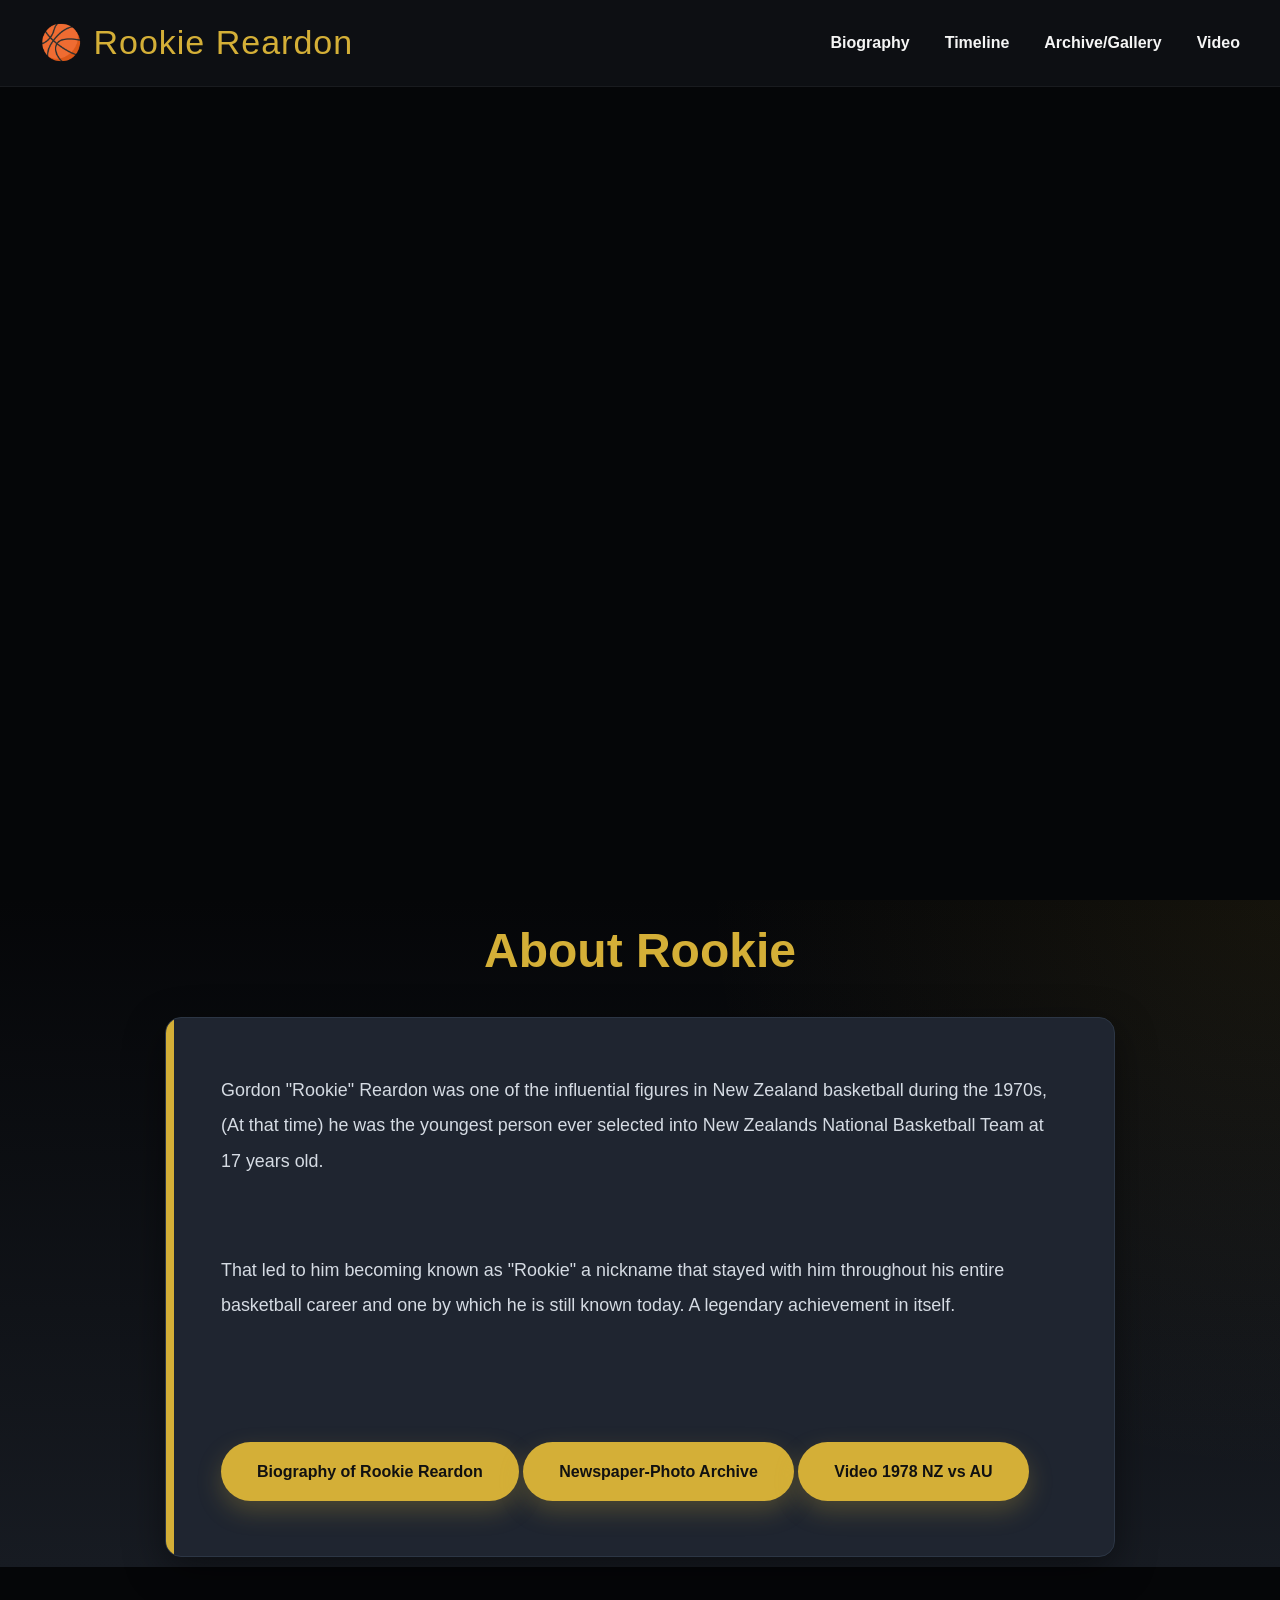
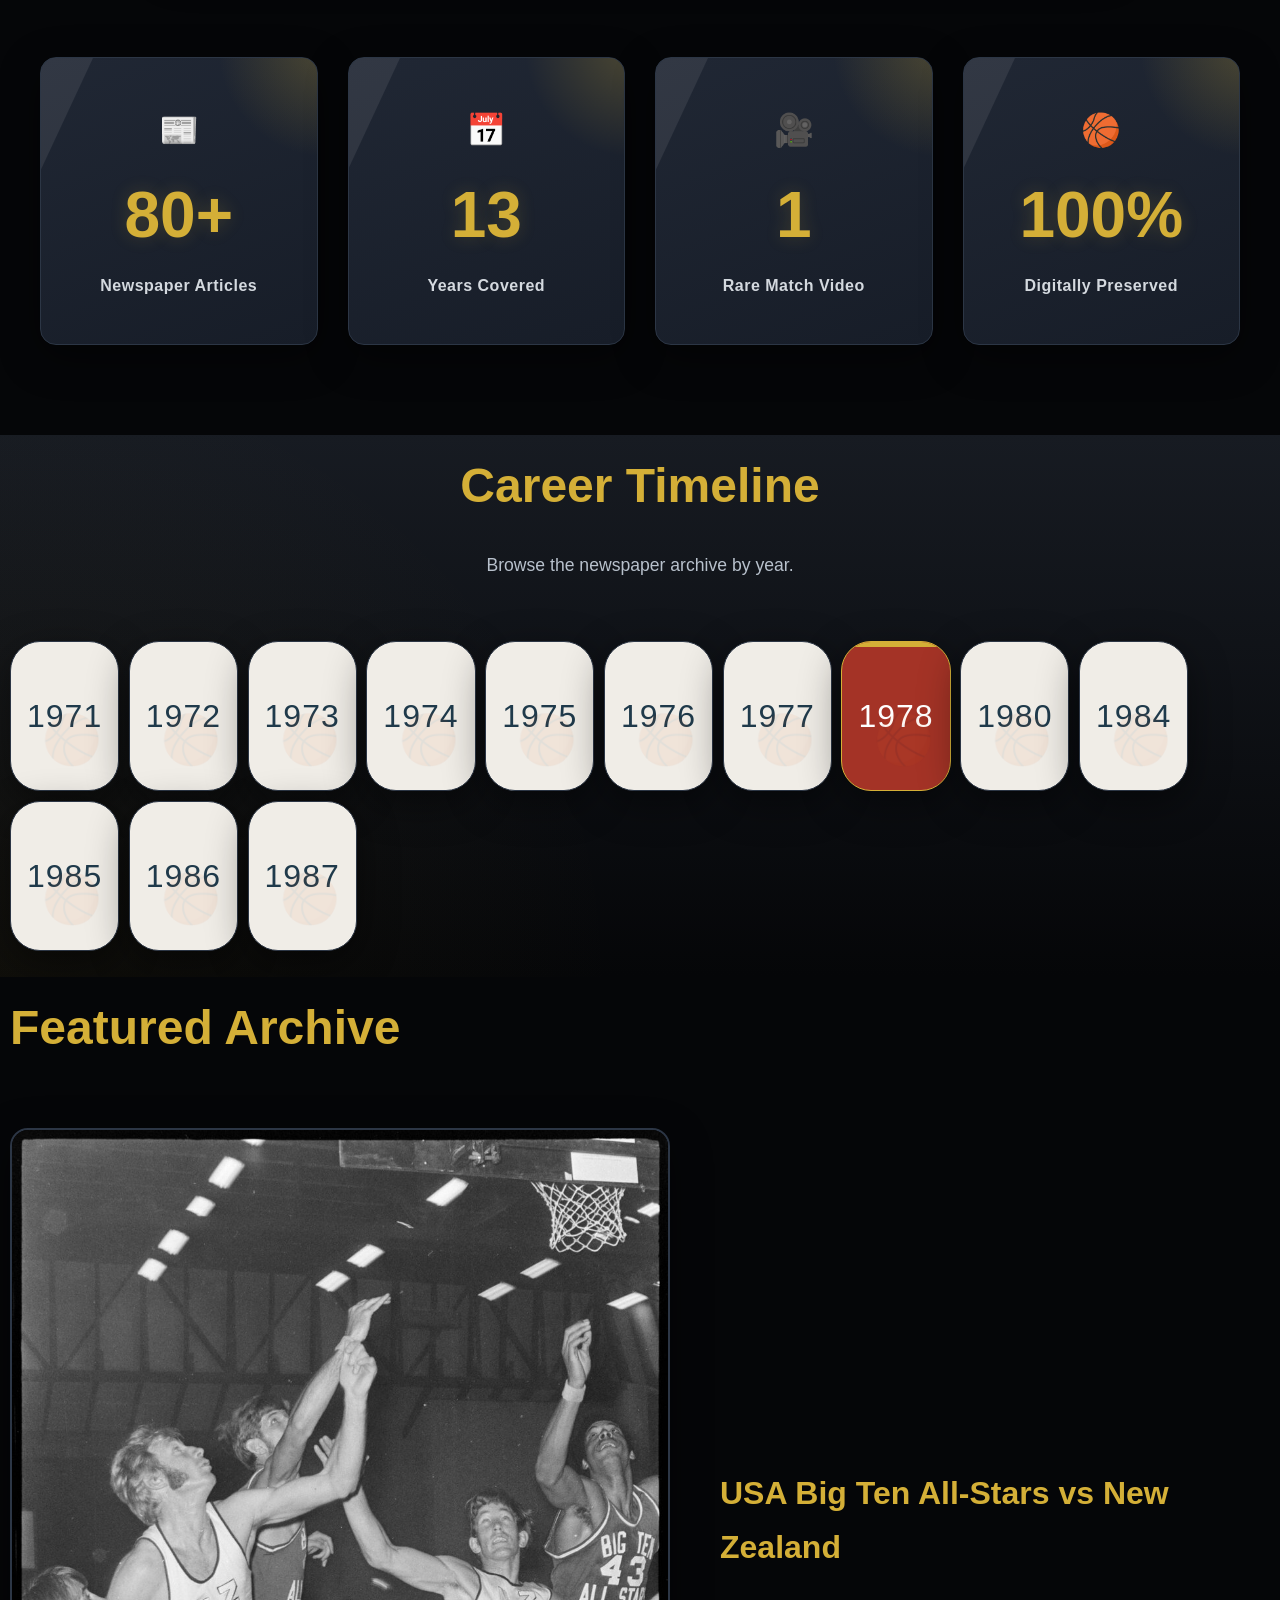
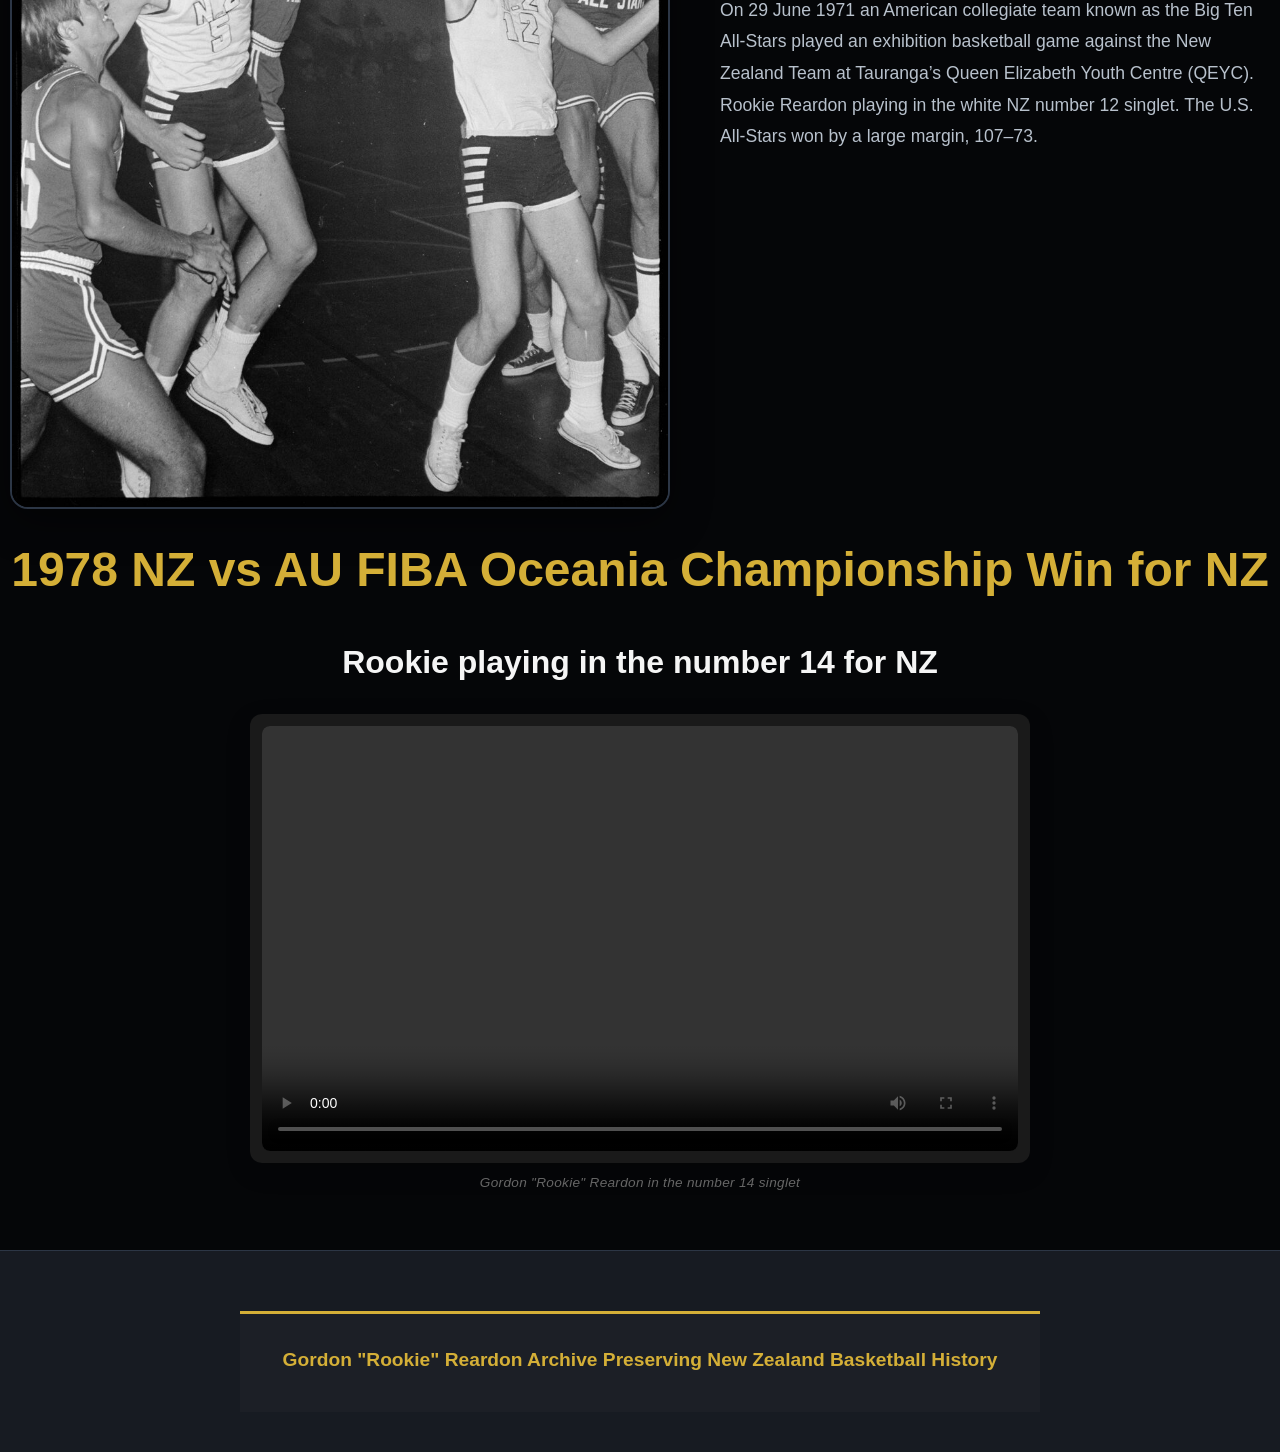
==== commit 26f69627: "Update index.html" ====
--- a/index.html
+++ b/index.html
@@ -196,7 +196,7 @@
 				National Basketball Team at 17 years old. 
 
             </p>
-
+			<br><br>
             <p>
 
                 That led to him becoming known as "Rookie" a nickname 
--- a/assets/css/style.css
+++ b/assets/css/style.css
@@ -2,7 +2,7 @@
    Gordon "ROOKIE" Reardon
    New Zealand Basketball History
    style.css
-   FIXED VERSION
+   COMPLETE FIXED VERSION
 ========================================================== */
 
 /* ---------- Google Fonts ---------- */
@@ -10,7 +10,7 @@
 
 /* ---------- Variables ---------- */
 :root {
-    --background: #0f1115;
+    --background: #050608;
     --background2: #171b22;
     --card: #1f2530;
     --text: #f5f5f5;
@@ -42,6 +42,7 @@
     font-family: "Inter", sans-serif;
     line-height: 1.7;
     overflow-x: hidden;
+    padding-top: 0;
 }
 
 /* ---------- Scrollbar ---------- */
@@ -77,7 +78,7 @@
 
 /* ---------- Sections ---------- */
 section {
-    padding: 90px 40px;
+    padding: 10px 10px;
 }
 
 .content {
@@ -86,17 +87,22 @@
 }
 
 /* ==========================================================
-   NAVIGATION
+   NAVIGATION - COMPLETE FIX
 ========================================================== */
 header {
     position: fixed;
     top: 0;
+    left: 0;
+    right: 0;
     width: 100%;
     z-index: 9999;
-    background: rgba(15, 17, 21, 0.88);
+    background: rgba(15, 17, 21, 0.92);
     backdrop-filter: blur(18px);
-    -webkit-backdrop-filter: blur(18px); /* Added for Safari */
+    -webkit-backdrop-filter: blur(18px);
     border-bottom: 1px solid rgba(255, 255, 255, 0.05);
+    min-height: 70px;
+    display: flex;
+    align-items: center;
 }
 
 .navbar {
@@ -105,7 +111,10 @@
     display: flex;
     justify-content: space-between;
     align-items: center;
-    padding: 18px 40px;
+    padding: 14px 40px;
+    width: 100%;
+    background: transparent;
+    gap: 10px;
 }
 
 .logo {
@@ -113,12 +122,16 @@
     font-size: 34px;
     color: var(--gold);
     letter-spacing: 1px;
+    white-space: nowrap;
 }
 
 .navbar ul {
     display: flex;
     gap: 35px;
     list-style: none;
+    margin: 0;
+    padding: 0;
+    flex-wrap: wrap;
 }
 
 .navbar li {
@@ -127,6 +140,8 @@
 
 .navbar a {
     position: relative;
+    color: var(--text);
+    padding: 4px 0;
 }
 
 .navbar a::after {
@@ -149,196 +164,151 @@
 }
 
 /* ==========================================================
-   HERO - FIXED & IMPROVED
+   NAVIGATION - RESPONSIVE
+========================================================== */
+
+@media (max-width: 1024px) {
+    .navbar {
+        padding: 14px 24px;
+    }
+
+    .navbar ul {
+        gap: 25px;
+    }
+}
+
+@media (max-width: 850px) {
+    header {
+        background: rgba(15, 17, 21, 0.95);
+        min-height: auto;
+    }
+
+    .navbar {
+        flex-direction: column;
+        gap: 12px;
+        padding: 12px 20px;
+        background: rgba(15, 17, 21, 0.95);
+        backdrop-filter: blur(18px);
+        -webkit-backdrop-filter: blur(18px);
+        border-bottom: 1px solid rgba(255, 255, 255, 0.05);
+    }
+
+    .navbar ul {
+        flex-wrap: wrap;
+        justify-content: center;
+        gap: 16px;
+        width: 100%;
+        padding: 4px 0;
+    }
+
+    .navbar li {
+        font-size: 14px;
+        font-weight: 600;
+    }
+
+    .logo {
+        font-size: 26px;
+    }
+}
+
+@media (max-width: 480px) {
+    .navbar {
+        padding: 8px 12px;
+        gap: 8px;
+        background: rgba(15, 17, 21, 0.98);
+        backdrop-filter: blur(18px);
+        -webkit-backdrop-filter: blur(18px);
+    }
+
+    .navbar ul {
+        gap: 12px;
+    }
+
+    .navbar li {
+        font-size: 12px;
+    }
+
+    .logo {
+        font-size: 20px;
+    }
+}
+
+/* ==========================================================
+   HERO - IMAGE ONLY (text already in the image)
 ========================================================== */
 
 .hero {
     min-height: 100vh;
+    width: 100%;
     position: relative;
-    display: flex;
-    align-items: flex-end; /* Push content to bottom */
-    justify-content: center;
-    background:
-        linear-gradient(
-            rgba(0, 0, 0, 0.40),
-            rgba(0, 0, 0, 0.80)
-        ),
-        url("assets/images/hero.jpg");
-    background-size: cover;
-    background-position: center 30%; /* Shows face clearly */
+    background: 
+        url("https://raw.githubusercontent.com/DRFTA/gordon-rookie-reardon/refs/heads/master/assets/images/hero.jpg");
+    background-size: contain;
+    background-position: center 30%;
     background-repeat: no-repeat;
-    text-align: center;
-    padding: 80px 40px 60px 40px; /* Top padding for header */
-}
-
-/* Overlay - Positioned at bottom with semi-transparent background */
-.overlay {
-    max-width: 900px;
-    padding: 40px 50px;
-    animation: fadeUp 1.2s ease;
-    position: relative;
-    z-index: 2;
-    border-radius: 20px;
-    background: rgba(0, 0, 0, 0.55);
-    backdrop-filter: blur(8px);
-    -webkit-backdrop-filter: blur(8px);
-    border: 1px solid rgba(255, 255, 255, 0.08);
-    margin-bottom: 20px;
-}
-
-/* Hero Text Sizing */
-.hero h1 {
-    font-family: "Oswald", sans-serif;
-    font-size: 76px;
-    line-height: 1;
-    color: white;
-    text-shadow: 0 6px 18px rgba(0, 0, 0, 0.8);
-    margin-bottom: 10px;
-}
-
-.hero h2 {
-    margin-top: 10px;
-    font-size: 30px;
-    color: var(--gold);
-    font-weight: 600;
-    text-shadow: 0 4px 12px rgba(0, 0, 0, 0.6);
-}
-
-.hero p {
-    margin-top: 20px;
-    color: #e0e0e0;
-    font-size: 20px;
-    line-height: 1.8;
-    text-shadow: 0 2px 8px rgba(0, 0, 0, 0.5);
-    max-width: 700px;
-    margin-left: auto;
-    margin-right: auto;
-}
-
-/* Button in hero */
+    padding-top: 80px;
+    margin-top: 0;
+    display: block;
+}
+
+/* Overlay and text hidden - text is in the image */
+.overlay,
+.hero h1,
+.hero h2,
+.hero p,
 .hero .button {
-    margin-top: 30px;
-    padding: 16px 40px;
-    font-size: 1.1rem;
-}
-
-/* ==========================================================
-   RESPONSIVE HERO FIXES
+    display: none;
+}
+
+/* ==========================================================
+   HERO - RESPONSIVE
 ========================================================== */
 
 /* Tablets and small laptops */
 @media (max-width: 1024px) {
     .hero {
-        padding: 75px 30px 50px 30px;
+        padding-top: 85px;
+        background-position: center 28%;
+        min-height: 90vh;
+        background-size: contain;
+    }
+}
+
+/* Mobile devices */
+@media (max-width: 850px) {
+    .hero {
+        padding-top: 140px;
         background-position: center 25%;
-    }
-    
-    .hero h1 {
-        font-size: 58px;
-    }
-    
-    .hero h2 {
-        font-size: 26px;
-    }
-    
-    .overlay {
-        padding: 30px 40px;
-    }
-}
-
-/* Mobile devices */
+        min-height: 85vh;
+        background-size: contain;
+    }
+}
+
 @media (max-width: 768px) {
     .hero {
-        padding: 70px 20px 40px 20px;
-        background-position: center 20%;
+        padding-top: 150px;
+        background-position: center 60%;
         min-height: 90vh;
-        align-items: flex-end;
-    }
-    
-    .overlay {
-        padding: 20px 20px;
-        background: rgba(0, 0, 0, 0.70);
-        backdrop-filter: blur(6px);
-        -webkit-backdrop-filter: blur(6px);
-        border-radius: 14px;
-        max-width: 100%;
-        margin-bottom: 10px;
-    }
-    
-    .hero h1 {
-        font-size: 34px;
-    }
-    
-    .hero h2 {
-        font-size: 20px;
-        margin-top: 5px;
-    }
-    
-    .hero p {
-        font-size: 15px;
-        margin-top: 10px;
-        line-height: 1.6;
-    }
-    
-    .hero .button {
-        padding: 12px 28px;
-        font-size: 0.95rem;
-        margin-top: 18px;
+        background-size: contain;
     }
 }
 
 /* Small phones */
 @media (max-width: 480px) {
     .hero {
-        padding: 60px 15px 30px 15px;
-        background-position: center 15%;
-        min-height: 85vh;
-    }
-    
-    .overlay {
-        padding: 16px 16px;
-        background: rgba(0, 0, 0, 0.75);
-        backdrop-filter: blur(8px);
-        -webkit-backdrop-filter: blur(8px);
-        border-radius: 12px;
-    }
-    
-    .hero h1 {
-        font-size: 28px;
-    }
-    
-    .hero h2 {
-        font-size: 17px;
-    }
-    
-    .hero p {
-        font-size: 14px;
-        margin-top: 8px;
-    }
-    
-    .hero .button {
-        padding: 10px 20px;
-        font-size: 0.85rem;
-        margin-top: 14px;
+        padding-top: 160px;
+        background-position: center 25%;
+        min-height: 100vh;
+        background-size: contain;
     }
 }
 
 /* Large screens */
 @media (min-width: 1920px) {
     .hero {
-        padding: 90px 60px 80px 60px;
-    }
-    
-    .hero h1 {
-        font-size: 96px;
-    }
-    
-    .hero h2 {
-        font-size: 36px;
-    }
-    
-    .hero p {
-        font-size: 24px;
+        padding-top: 90px;
+        min-height: 100vh;
+        background-position: center 30%;
     }
 }
 
@@ -446,21 +416,10 @@
 }
 
 /* ==========================================================
-   RESPONSIVE
-========================================================== */
+   RESPONSIVE - GLOBAL
+========================================================== */
+
 @media (max-width: 1100px) {
-    .navbar {
-        padding: 18px 24px;
-    }
-
-    .hero h1 {
-        font-size: 64px;
-    }
-
-    .hero h2 {
-        font-size: 28px;
-    }
-
     .grid-4 {
         grid-template-columns: repeat(2, 1fr);
     }
@@ -468,32 +427,27 @@
 
 @media (max-width: 850px) {
     section {
-        padding: 70px 24px;
-    }
-
-    .navbar {
-        flex-direction: column;
-        gap: 15px;
-    }
-
-    .navbar ul {
-        flex-wrap: wrap;
-        justify-content: center;
-        gap: 20px;
-    }
-
-    .hero h1 {
-        font-size: 48px;
-    }
-
-    .hero p {
-        font-size: 18px;
+        padding: 0px 0px;
     }
 
     .grid-2,
     .grid-3,
     .grid-4 {
         grid-template-columns: 1fr;
+    }
+}
+
+@media (max-width: 480px) {
+    section {
+        padding: 0px 0px;
+    }
+
+    h2 {
+        font-size: 32px;
+    }
+
+    h3 {
+        font-size: 24px;
     }
 }
 
@@ -555,6 +509,16 @@
 
 #biography p:last-child {
     margin-bottom: 0;
+}
+
+@media (max-width: 700px) {
+    #biography .card {
+        padding: 35px;
+    }
+
+    #biography p {
+        font-size: 1rem;
+    }
 }
 
 /* ---------- QUOTE PANEL ---------- */
@@ -605,6 +569,7 @@
     overflow: hidden;
     transition: 0.35s;
     box-shadow: var(--shadow);
+    cursor: pointer;
 }
 
 /* gold glow */
@@ -647,7 +612,7 @@
     letter-spacing: 0.5px;
 }
 
-/* ---------- OPTIONAL ICON ---------- */
+/* ---------- STATS ICON ---------- */
 .stat .icon {
     font-size: 2.5rem;
     margin-bottom: 18px;
@@ -675,25 +640,24 @@
 @media (max-width: 1100px) {
     .stats {
         grid-template-columns: repeat(2, 1fr);
+        gap: 20px;
+        padding: 70px 30px;
     }
 }
 
 @media (max-width: 700px) {
     .stats {
         grid-template-columns: 1fr;
-        padding: 70px 20px;
-    }
-
-    #biography .card {
-        padding: 35px;
-    }
-
-    #biography p {
-        font-size: 1rem;
+        padding: 50px 20px;
+        gap: 15px;
     }
 
     .stat h3 {
         font-size: 3rem;
+    }
+
+    .stat .icon {
+        font-size: 2rem;
     }
 }
 
@@ -826,7 +790,7 @@
     transform: scaleX(1);
 }
 
-/* ---------- TIMELINE LINE ---------- */
+/* ---------- TIMELINE ---------- */
 .timeline {
     position: relative;
     margin: 100px auto 0;
@@ -891,7 +855,7 @@
     padding: 30px;
     transition: 0.35s;
     box-shadow: var(--shadow);
-    position: relative; /* Added for ::after positioning */
+    position: relative;
 }
 
 .timeline-card:hover {
@@ -906,6 +870,34 @@
 
 .timeline-card p {
     margin-bottom: 0;
+}
+
+/* ---------- HOVER GLOW ---------- */
+.timeline-card::after {
+    content: "";
+    position: absolute;
+    inset: 0;
+    border-radius: 16px;
+    opacity: 0;
+    box-shadow: 0 0 50px rgba(212, 175, 55, 0.15);
+    transition: 0.35s;
+    pointer-events: none;
+}
+
+.timeline-card:hover::after {
+    opacity: 1;
+}
+
+/* ---------- YEAR BADGE ---------- */
+.year-badge {
+    display: inline-block;
+    margin-bottom: 18px;
+    padding: 8px 18px;
+    border-radius: 999px;
+    background: var(--gold);
+    color: #111;
+    font-weight: 700;
+    font-size: 0.9rem;
 }
 
 /* ---------- ARTICLE COUNT ---------- */
@@ -922,34 +914,6 @@
     font-weight: 600;
 }
 
-/* ---------- YEAR BADGE ---------- */
-.year-badge {
-    display: inline-block;
-    margin-bottom: 18px;
-    padding: 8px 18px;
-    border-radius: 999px;
-    background: var(--gold);
-    color: #111;
-    font-weight: 700;
-    font-size: 0.9rem;
-}
-
-/* ---------- HOVER GLOW ---------- */
-.timeline-card::after {
-    content: "";
-    position: absolute;
-    inset: 0;
-    border-radius: 16px;
-    opacity: 0;
-    box-shadow: 0 0 50px rgba(212, 175, 55, 0.15);
-    transition: 0.35s;
-    pointer-events: none;
-}
-
-.timeline-card:hover::after {
-    opacity: 1;
-}
-
 /* ---------- TIMELINE RESPONSIVE ---------- */
 @media (max-width: 900px) {
     .timeline::before {
@@ -972,6 +936,7 @@
 @media (max-width: 650px) {
     .year-grid {
         grid-template-columns: repeat(2, 1fr);
+        gap: 15px;
     }
 
     .year-grid a {
@@ -1126,12 +1091,18 @@
 @media (max-width: 1000px) {
     .feature {
         grid-template-columns: 1fr;
+        gap: 30px;
     }
 }
 
 @media (max-width: 650px) {
     .archive-grid {
         grid-template-columns: 1fr;
+        gap: 20px;
+    }
+
+    .archive-card img {
+        height: 200px;
     }
 }
 
@@ -1174,4 +1145,51 @@
     footer {
         padding: 40px 20px 30px;
     }
-}
+
+    footer .quote p {
+        font-size: 1rem;
+    }
+}
+
+/* ==========================================================
+   VIDEO SECTION
+========================================================== */
+#video {
+    padding-bottom: 1rem;
+}
+
+.video-wrap {
+    max-width: 780px;
+    margin: 1.5rem auto 0;
+    background: #1a1a1a;
+    border-radius: 12px;
+    padding: 0.75rem;
+    box-shadow: 0 8px 24px rgba(0, 0, 0, 0.2);
+}
+
+.video-wrap video {
+    display: block;
+    width: 100%;
+    height: auto;
+    border-radius: 8px;
+    background: #0a0a0a;
+    aspect-ratio: 16 / 9;
+    object-fit: cover;
+}
+
+.video-caption {
+    text-align: center;
+    font-size: 0.85rem;
+    color: #888;
+    margin-top: 0.5rem;
+    font-style: italic;
+    letter-spacing: 0.3px;
+}
+
+@media (max-width: 600px) {
+    .video-wrap {
+        padding: 0.4rem;
+        margin-left: 0;
+        margin-right: 0;
+    }
+}
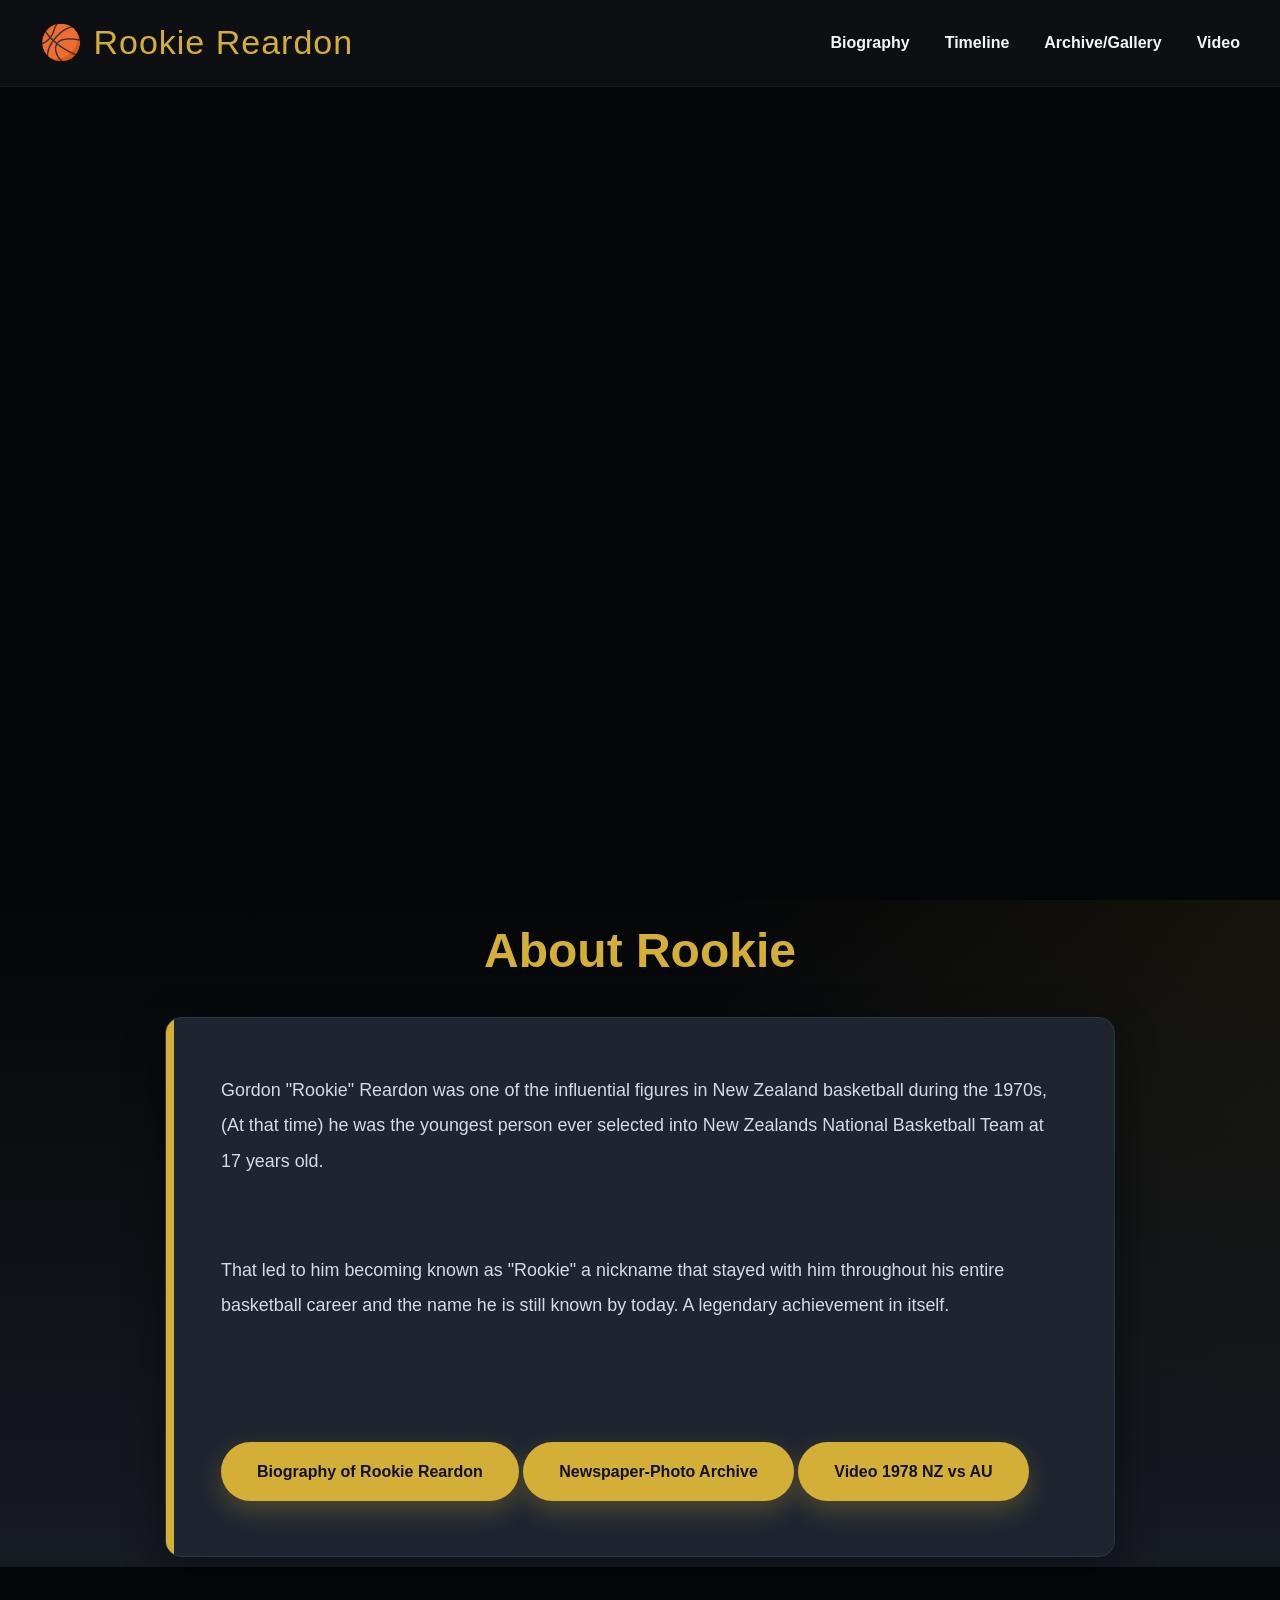
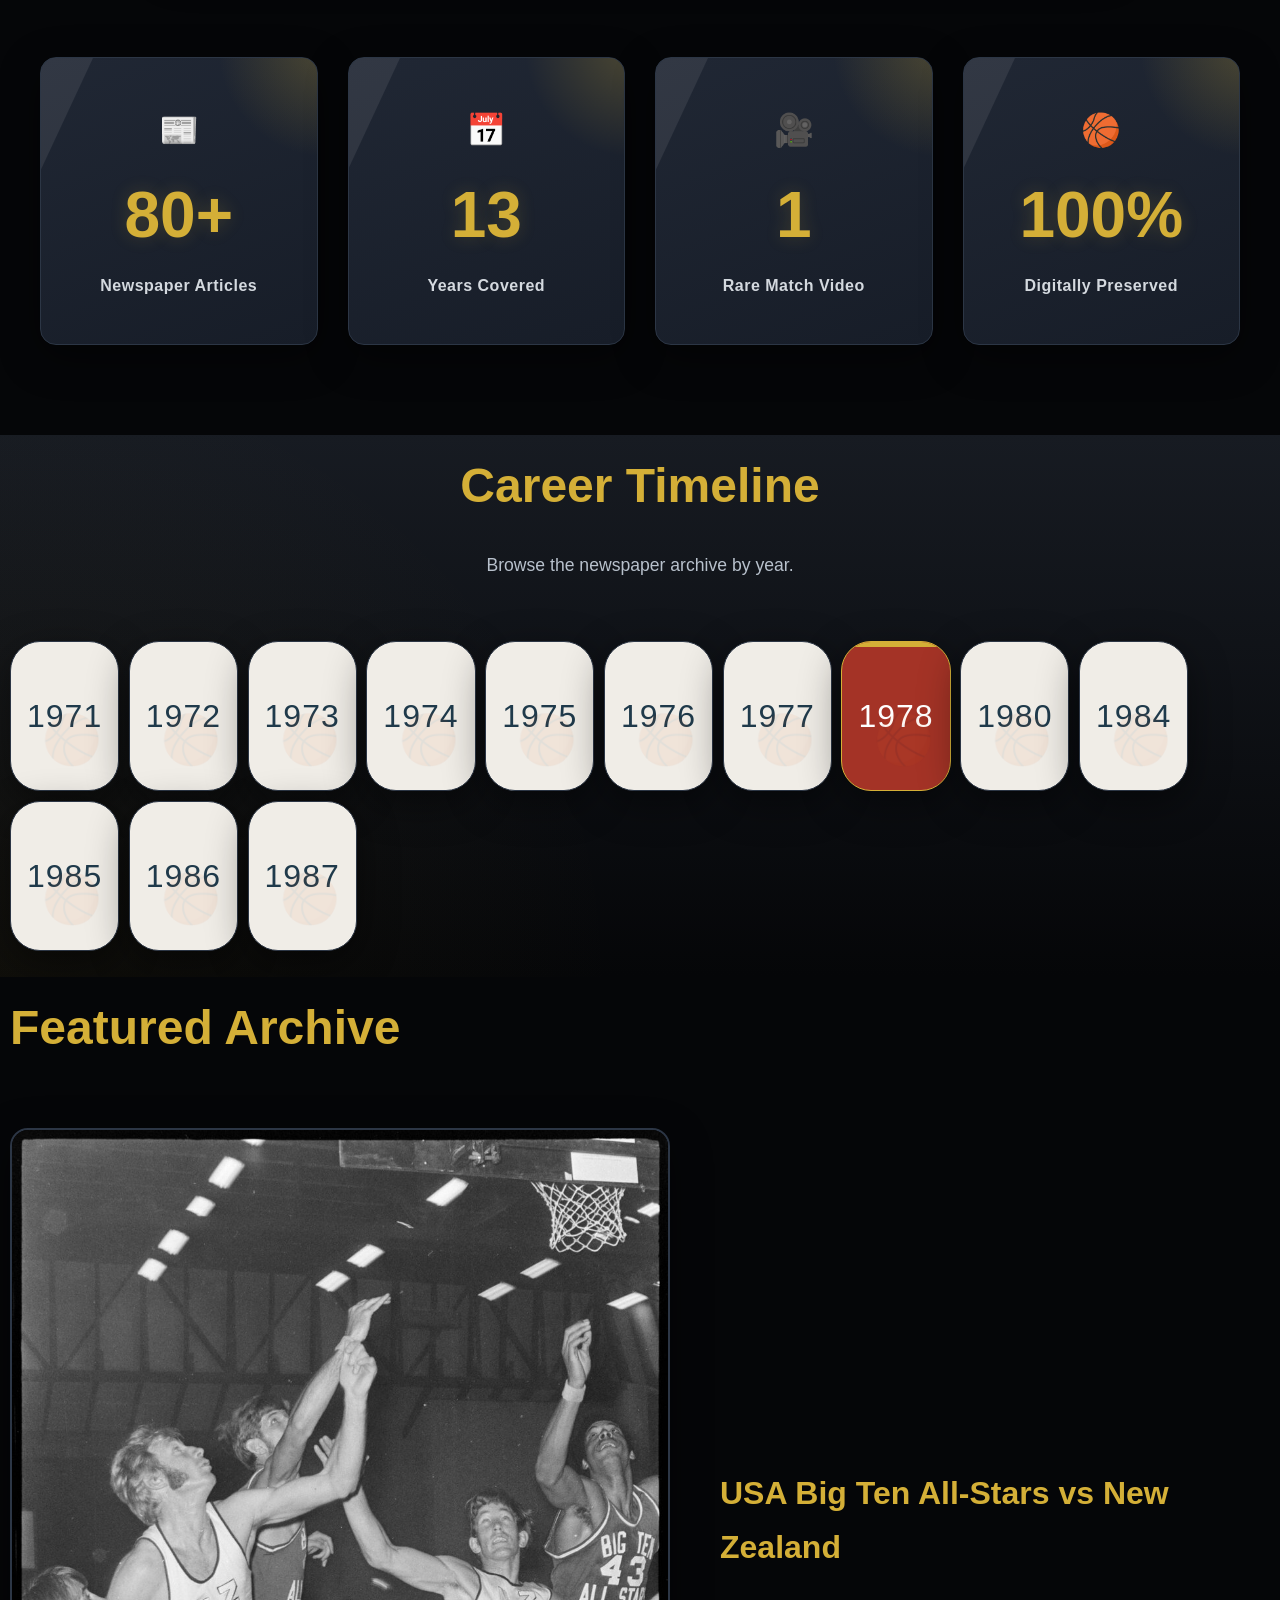
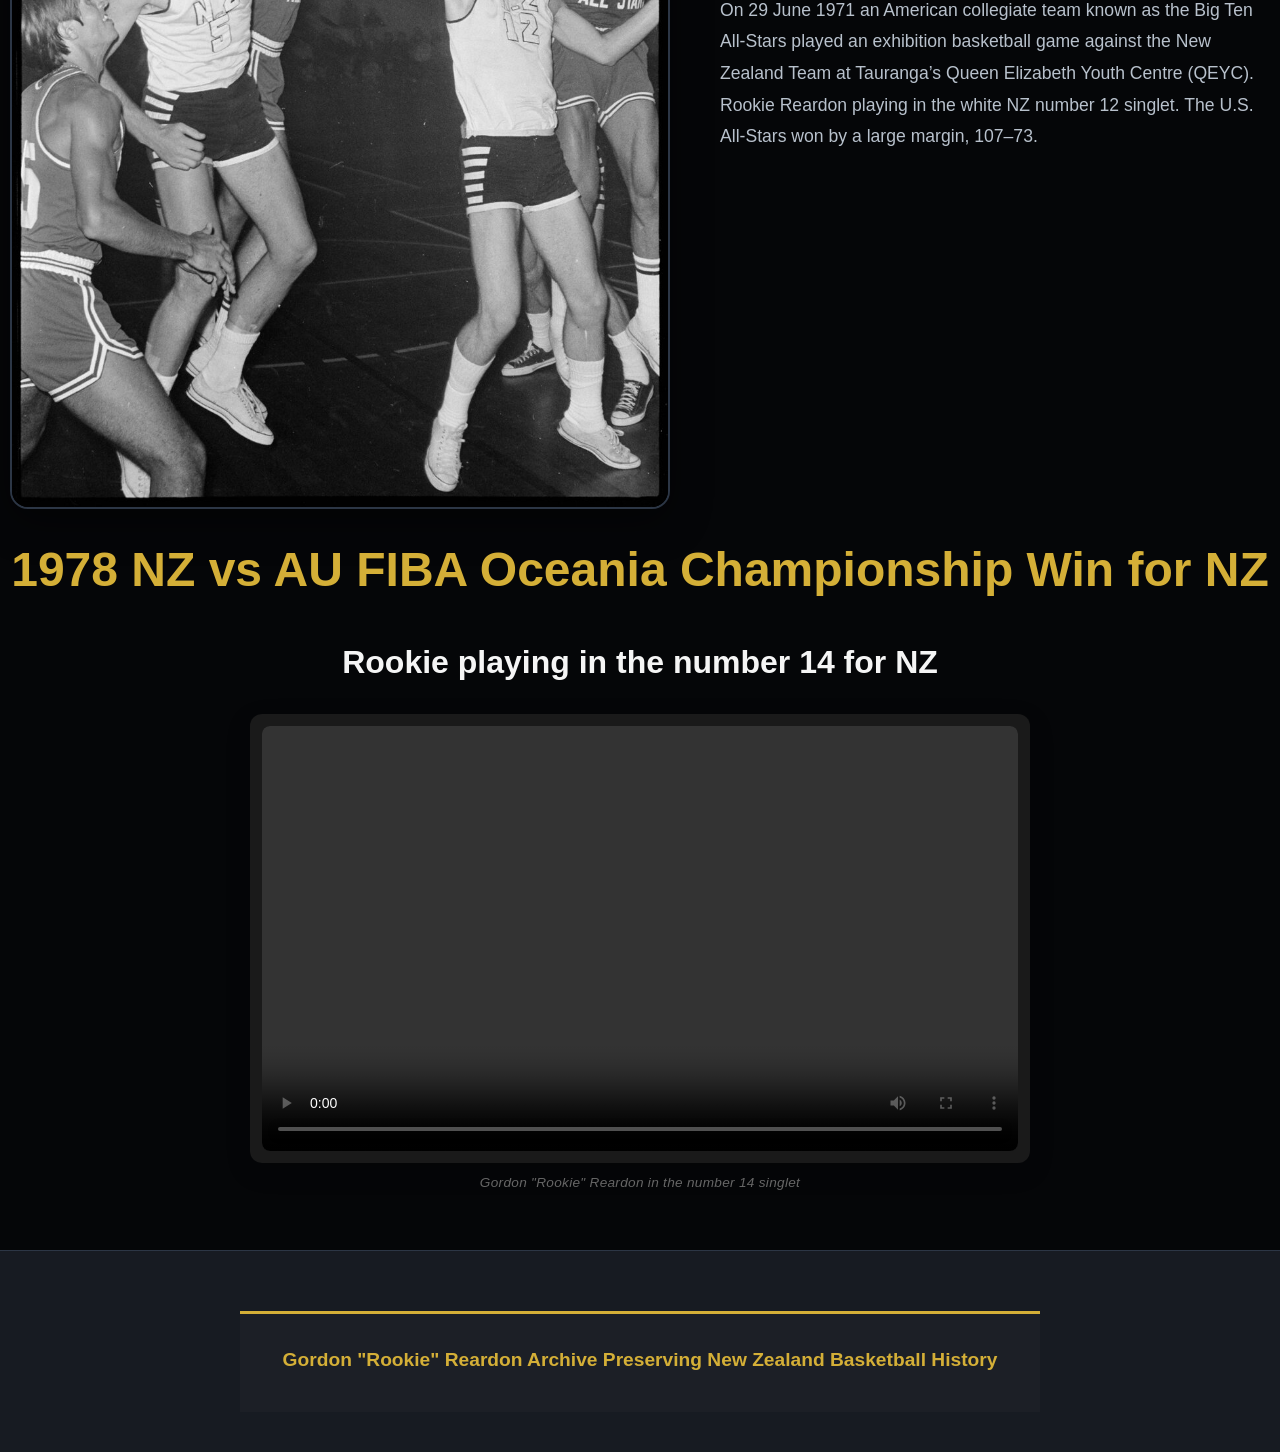
==== commit a85abd80: "Update index.html" ====
--- a/index.html
+++ b/index.html
@@ -201,7 +201,7 @@
 
                 That led to him becoming known as "Rookie" a nickname 
 				that stayed with him throughout his entire basketball 
-				career and one by which he is still known today. 
+				career and the name he is still known by today. 
 				A legendary achievement in itself.  
 				 
 
